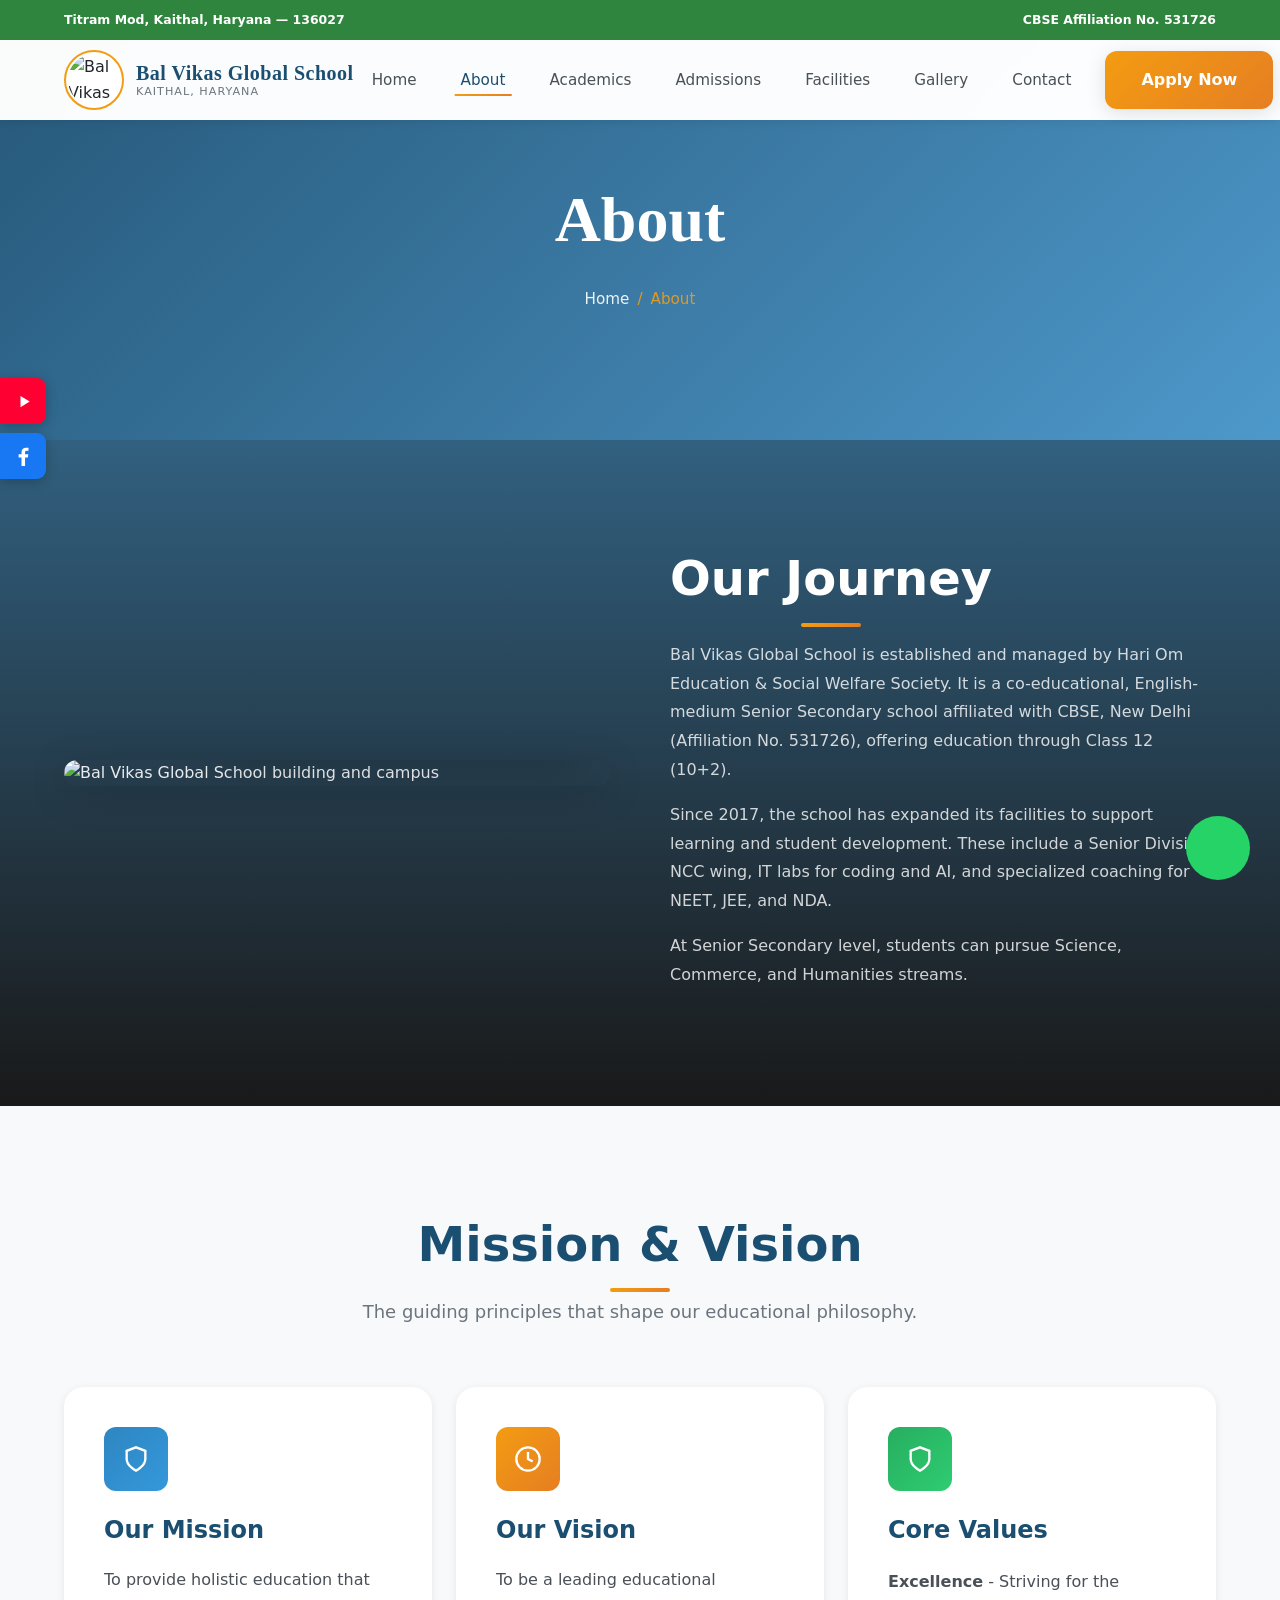
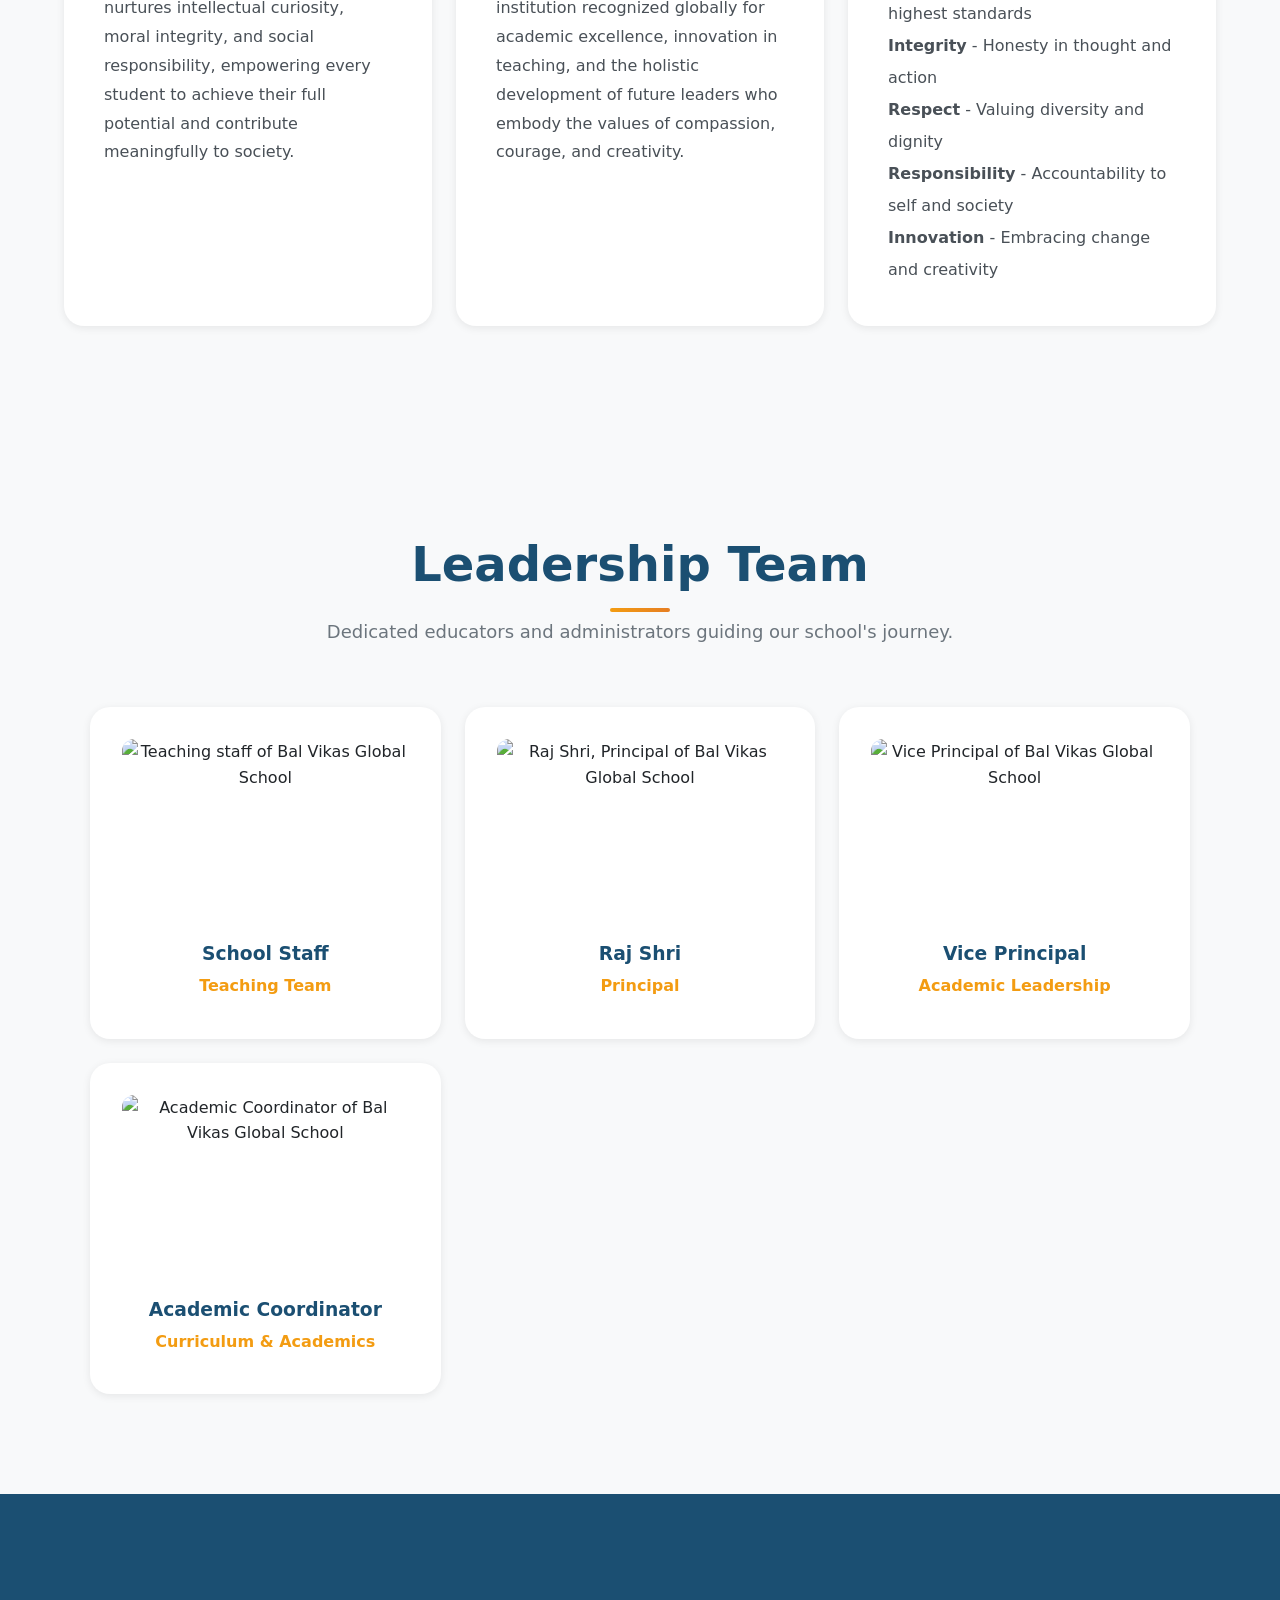
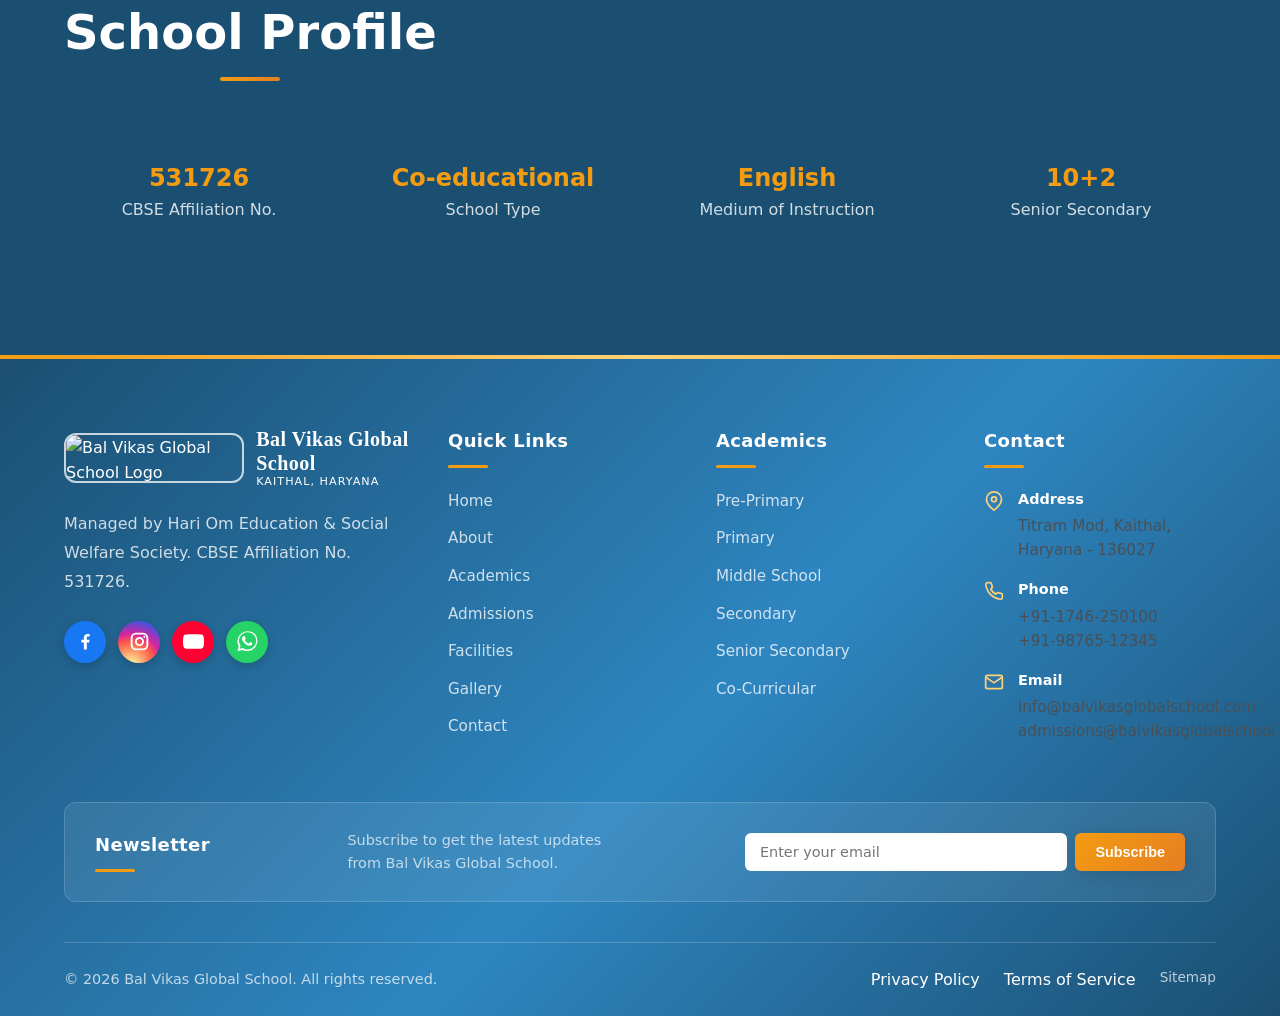
==== about.html @ d1ec2d25 "Refresh website asset cache versions" ====
<!DOCTYPE html>
<html lang="en-IN">
<head>
  <meta charset="UTF-8">
  <meta name="viewport" content="width=device-width, initial-scale=1.0">
  <meta name="theme-color" content="#1B4F72">
  <meta property="og:type" content="website">
  <meta property="og:site_name" content="Bal Vikas Global School">
  <meta property="og:url" content="https://bvgs.onrender.com/about.html">
  <meta property="og:image" content="https://bvgs.onrender.com/images/picture7.webp">
  <meta name="robots" content="index, follow, max-image-preview:large">
  <meta property="og:title" content="About Bal Vikas Global School | Our Mission & Vision, Kaithal">
  <meta property="og:description" content="Learn about Bal Vikas Global School in Kaithal, Haryana, managed by Hari Om Education & Social Welfare Society. Discover our mission, vision and school profile.">
  <meta name="twitter:card" content="summary_large_image">
  <meta name="twitter:image" content="https://bvgs.onrender.com/images/picture7.webp">
  <meta name="twitter:title" content="About Bal Vikas Global School | Our Mission & Vision, Kaithal">
  <meta name="twitter:description" content="Learn about Bal Vikas Global School in Kaithal, Haryana, managed by Hari Om Education & Social Welfare Society. Discover our mission, vision and school profile.">

  <meta name="description" content="Learn about Bal Vikas Global School in Kaithal, Haryana, managed by Hari Om Education & Social Welfare Society. Discover our mission, vision and school profile.">
  <title>About Bal Vikas Global School | Our Mission & Vision, Kaithal</title>
  <link rel="canonical" href="https://bvgs.onrender.com/about.html">
  <link rel="icon" type="image/webp" href="images/bal-vikas-logo.webp">
  <link rel="stylesheet" href="css/style.css?v=20261116-2">
<script type="application/ld+json">
{
  "@context": "https://schema.org",
  "@type": "EducationalOrganization",
  "url": "https://bvgs.onrender.com/",
  "logo": "https://bvgs.onrender.com/images/bal-vikas-logo.webp",
  "sameAs": [
    "${profiles.facebook}",
    "${profiles.instagram}",
    "${profiles.youtube}"
  ],
  "name": "Bal Vikas Global School",
  "description": "Co-educational, English-medium CBSE senior secondary school in Kaithal, Haryana.",
  "address": {
    "@type": "PostalAddress",
    "streetAddress": "Titram Mod",
    "addressLocality": "Kaithal",
    "addressRegion": "Haryana",
    "postalCode": "136027",
    "addressCountry": "IN"
  },
  "telephone": "+91-1746-250100",
  "email": "info@balvikasglobalschool.com",
  "identifier": "CBSE Affiliation No. 531726"
}
</script>
</head>
<body>
  <div class="site-topbar">
    <div class="container site-topbar-content">
      <span>Titram Mod, Kaithal, Haryana — 136027</span>
      <span>CBSE Affiliation No. 531726</span>
    </div>
  </div>
  <header class="header">
    <nav class="navbar container">
      <a href="index.html" class="logo" aria-label="Bal Vikas Global School Home">
        <img src="images/bal-vikas-logo.webp" alt="Bal Vikas Global School Logo" class="logo-img">
        <div class="logo-text">
          <span class="logo-name">Bal Vikas Global School</span>
          <span class="logo-tagline">Kaithal, Haryana</span>
        </div>
      </a>
      <ul class="nav-menu" id="nav-menu" role="menubar">
        <li role="none"><a href="index.html" class="nav-link" role="menuitem">Home</a></li>
        <li role="none"><a href="about.html" class="nav-link active" role="menuitem">About</a></li>
        <li role="none"><a href="academics.html" class="nav-link" role="menuitem">Academics</a></li>
        <li role="none"><a href="admissions.html" class="nav-link" role="menuitem">Admissions</a></li>
        <li role="none"><a href="facilities.html" class="nav-link" role="menuitem">Facilities</a></li>
        <li role="none"><a href="gallery.html" class="nav-link" role="menuitem">Gallery</a></li>
        <li role="none"><a href="contact.html" class="nav-link" role="menuitem">Contact</a></li>
        <li class="nav-cta" role="none"><a href="admissions.html" class="btn btn-primary">Apply Now</a></li>
      </ul>
      <button class="mobile-menu-btn" aria-label="Toggle menu" aria-expanded="false" aria-controls="nav-menu">
        <span></span>
        <span></span>
        <span></span>
      </button>
    </nav>
  </header>

  <main>
    <section class="page-header" aria-labelledby="page-title">
      <div class="page-header-bg">
        <img src="images/picture7.webp" alt="Bal Vikas Global School building and campus" loading="eager">
      </div>
      <div class="page-header-overlay"></div>
      <div class="page-header-content container">
        <h1 id="page-title" class="page-header-title">About</h1>
        <nav class="page-header-breadcrumb" aria-label="Breadcrumb">
          <a href="index.html">Home</a>
          <span>/</span>
          <span>About</span>
        </nav>
      </div>
    </section>

    <section class="section" aria-labelledby="history-title" style="background: linear-gradient(rgba(27,79,114,0.9), rgba(0,0,0,0.9)); color: rgba(255,255,255,0.9);">
      <div class="container">
        <div class="about-content">
          <div class="about-image">
            <img src="images/picture7.webp" alt="Bal Vikas Global School building and campus" loading="lazy">
            <div class="about-experience">
              <div class="experience-number">Since 2017</div>
              <div class="experience-text">Infrastructure Expansion</div>
            </div>
          </div>
          <div class="about-text">
            <h2 id="history-title" class="section-title" style="color: white; text-align: left; margin-bottom: 24px;">Our Journey</h2>
            <p style="color: rgba(255,255,255,0.8);">Bal Vikas Global School is established and managed by Hari Om Education & Social Welfare Society. It is a co-educational, English-medium Senior Secondary school affiliated with CBSE, New Delhi (Affiliation No. 531726), offering education through Class 12 (10+2).</p>
            <p style="color: rgba(255,255,255,0.8);">Since 2017, the school has expanded its facilities to support learning and student development. These include a Senior Division NCC wing, IT labs for coding and AI, and specialized coaching for NEET, JEE, and NDA.</p>
            <p style="color: rgba(255,255,255,0.8);">At Senior Secondary level, students can pursue Science, Commerce, and Humanities streams.</p>
          </div>
        </div>
      </div>
    </section>

    <section class="section" style="background: var(--light-gray);" aria-labelledby="mission-title">
      <div class="container">
        <div class="section-header">
          <h2 id="mission-title" class="section-title">Mission & Vision</h2>
          <p class="section-subtitle">The guiding principles that shape our educational philosophy.</p>
        </div>
        <div style="display: grid; grid-template-columns: repeat(auto-fit, minmax(300px, 1fr)); gap: 24px;">
          <article style="background: var(--white); padding: 40px; border-radius: var(--radius-lg); box-shadow: var(--shadow-sm);">
            <div style="width: 64px; height: 64px; background: linear-gradient(135deg, var(--primary), var(--primary-light)); border-radius: var(--radius-md); display: flex; align-items: center; justify-content: center; color: var(--white); font-size: 1.5rem; margin-bottom: 20px;">
              <svg width="28" height="28" viewBox="0 0 24 24" fill="none" stroke="currentColor" stroke-width="2"><path d="M12 22s8-4 8-10V5l-8-3-8 3v7c0 6 8 10 8 10z"/></svg>
            </div>
            <h3 style="font-size: 1.5rem; color: var(--primary-dark); margin-bottom: 16px;">Our Mission</h3>
            <p style="color: var(--text-medium); line-height: 1.8;">To provide holistic education that nurtures intellectual curiosity, moral integrity, and social responsibility, empowering every student to achieve their full potential and contribute meaningfully to society.</p>
          </article>
          <article style="background: var(--white); padding: 40px; border-radius: var(--radius-lg); box-shadow: var(--shadow-sm);">
            <div style="width: 64px; height: 64px; background: linear-gradient(135deg, var(--accent), var(--accent-dark)); border-radius: var(--radius-md); display: flex; align-items: center; justify-content: center; color: var(--white); font-size: 1.5rem; margin-bottom: 20px;">
              <svg width="28" height="28" viewBox="0 0 24 24" fill="none" stroke="currentColor" stroke-width="2"><circle cx="12" cy="12" r="10"/><path d="M12 6v6l4 2"/></svg>
            </div>
            <h3 style="font-size: 1.5rem; color: var(--primary-dark); margin-bottom: 16px;">Our Vision</h3>
            <p style="color: var(--text-medium); line-height: 1.8;">To be a leading educational institution recognized globally for academic excellence, innovation in teaching, and the holistic development of future leaders who embody the values of compassion, courage, and creativity.</p>
          </article>
          <article style="background: var(--white); padding: 40px; border-radius: var(--radius-lg); box-shadow: var(--shadow-sm);">
            <div style="width: 64px; height: 64px; background: linear-gradient(135deg, #27AE60, #2ECC71); border-radius: var(--radius-md); display: flex; align-items: center; justify-content: center; color: var(--white); font-size: 1.5rem; margin-bottom: 20px;">
              <svg width="28" height="28" viewBox="0 0 24 24" fill="none" stroke="currentColor" stroke-width="2"><path d="M12 22s8-4 8-10V5l-8-3-8 3v7c0 6 8 10 8 10z"/></svg>
            </div>
            <h3 style="font-size: 1.5rem; color: var(--primary-dark); margin-bottom: 16px;">Core Values</h3>
            <ul style="color: var(--text-medium); line-height: 2; list-style: none;">
              <li><strong>Excellence</strong> - Striving for the highest standards</li>
              <li><strong>Integrity</strong> - Honesty in thought and action</li>
              <li><strong>Respect</strong> - Valuing diversity and dignity</li>
              <li><strong>Responsibility</strong> - Accountability to self and society</li>
              <li><strong>Innovation</strong> - Embracing change and creativity</li>
            </ul>
          </article>
        </div>
      </div>
    </section>

    <section class="section leadership-section" aria-labelledby="leadership-title">
      <div class="container">
        <div class="section-header">
          <h2 id="leadership-title" class="section-title">Leadership Team</h2>
          <p class="section-subtitle">Dedicated educators and administrators guiding our school's journey.</p>
        </div>
        <div class="leadership-grid">
          <article class="leadership-card">
            <img class="staff-photo" src="images/gallery/picture3.webp" alt="Teaching staff of Bal Vikas Global School" loading="lazy">
            <h3>School Staff</h3>
            <p class="leadership-role">Teaching Team</p>
          </article>
          <article class="leadership-card">
            <img class="principal-photo" src="images/images%20%288.webp" alt="Raj Shri, Principal of Bal Vikas Global School" loading="lazy">
            <h3>Raj Shri</h3>
            <p class="leadership-role">Principal</p>
          </article>
          <article class="leadership-card">
            <img class="staff-photo" src="images/gallery/picture2.webp" alt="Vice Principal of Bal Vikas Global School" loading="lazy">
            <h3>Vice Principal</h3>
            <p class="leadership-role">Academic Leadership</p>
          </article>
          <article class="leadership-card">
            <img class="staff-photo" src="images/gallery/picture4.webp" alt="Academic Coordinator of Bal Vikas Global School" loading="lazy">
            <h3>Academic Coordinator</h3>
            <p class="leadership-role">Curriculum & Academics</p>
          </article>
        </div>
      </div>
    </section>

    <section class="section" style="background: var(--primary-dark); color: var(--white);" aria-labelledby="achievements-title">
      <div class="container">
        <h2 id="achievements-title" class="section-title" style="color: var(--white); text-align: center;">School Profile</h2>
        <div style="display: grid; grid-template-columns: repeat(auto-fit, minmax(200px, 1fr)); gap: 24px; margin-top: 40px;">
          <div style="text-align: center; padding: 32px;">
            <div style="font-size: 1.5rem; font-weight: 700; color: var(--accent);">531726</div>
            <div style="color: rgba(255,255,255,0.8);">CBSE Affiliation No.</div>
          </div>
          <div style="text-align: center; padding: 32px;">
            <div style="font-size: 1.5rem; font-weight: 700; color: var(--accent);">Co-educational</div>
            <div style="color: rgba(255,255,255,0.8);">School Type</div>
          </div>
          <div style="text-align: center; padding: 32px;">
            <div style="font-size: 1.5rem; font-weight: 700; color: var(--accent);">English</div>
            <div style="color: rgba(255,255,255,0.8);">Medium of Instruction</div>
          </div>
          <div style="text-align: center; padding: 32px;">
            <div style="font-size: 1.5rem; font-weight: 700; color: var(--accent);">10+2</div>
            <div style="color: rgba(255,255,255,0.8);">Senior Secondary</div>
          </div>
        </div>
      </div>
    </section>
  </main>

  <footer class="footer" role="contentinfo">
    <div class="container">
      <div class="footer-grid">
        <div class="footer-about">
          <a href="index.html" class="logo" aria-label="Bal Vikas Global School Home">
            <img src="images/bal-vikas-logo.webp" alt="Bal Vikas Global School Logo" class="logo-img">
            <div class="logo-text">
              <span class="logo-name">Bal Vikas Global School</span>
              <span class="logo-tagline">Kaithal, Haryana</span>
            </div>
          </a>
          <p>Managed by Hari Om Education & Social Welfare Society. CBSE Affiliation No. 531726.</p>
          <div class="footer-social">
            <a href="https://www.facebook.com/balvikasglobalschoolkaithal/" class="social-link social-facebook" aria-label="Facebook" rel="noopener noreferrer"><svg class="brand-icon" viewBox="0 0 24 24" aria-hidden="true"><path fill="currentColor" d="M13.5 21v-8h2.7l.4-3.1h-3.1v-2c0-.9.3-1.5 1.6-1.5h1.7V3.6c-.3 0-1.3-.1-2.5-.1-2.5 0-4.2 1.5-4.2 4.3v2.1H7.3V13h2.8v8h3.4z"/></svg><span class="sr-only">Visit Bal Vikas Global School on Facebook</span></a>
            <a href="https://www.instagram.com/balvikaskaithal_/" target="_blank" rel="noopener noreferrer" class="social-link social-instagram" aria-label="Instagram"><svg class="brand-icon" viewBox="0 0 24 24" aria-hidden="true"><rect x="3" y="3" width="18" height="18" rx="5" fill="none" stroke="currentColor" stroke-width="2.2"/><circle cx="12" cy="12" r="4.1" fill="none" stroke="currentColor" stroke-width="2.2"/><circle cx="17.6" cy="6.7" r="1.3" fill="currentColor"/></svg><span class="sr-only">Visit Bal Vikas Global School on Instagram</span></a>
            <a href="https://www.youtube.com/@balvikasglobalschool" target="_blank" rel="noopener noreferrer" class="social-link social-youtube" aria-label="YouTube"><svg class="brand-icon" viewBox="0 0 24 24" aria-hidden="true"><path fill="currentColor" d="M23.5 6.2a3 3 0 0 0-2.1-2.1C19.5 3.6 12 3.6 12 3.6s-7.5 0-9.4.5A3 3 0 0 0 .5 6.2 31 31 0 0 0 0 12a31 31 0 0 0 .5 5.8 3 3 0 0 0 2.1 2.1c1.9.5 9.4.5 9.4.5s7.5 0 9.4-.5a3 3 0 0 0 2.1-2.1A31 31 0 0 0 24 12a31 31 0 0 0-.5-5.8Z"/><path fill="#fff" d="m9.6 15.6 6.3-3.6-6.3-3.6z"/></svg><span class="sr-only">Visit Bal Vikas Global School on YouTube</span></a>
            <a href="https://wa.me/919310726000" class="social-link social-whatsapp" aria-label="WhatsApp"><svg class="brand-icon" viewBox="0 0 24 24" aria-hidden="true"><path fill="currentColor" d="M20.5 3.5A11.8 11.8 0 0 0 2 17.7L.5 23.2l5.7-1.5A11.8 11.8 0 0 0 20.5 3.5ZM12 21a9.8 9.8 0 0 1-5-1.4l-.4-.2-3.4.9.9-3.3-.2-.4A9.8 9.8 0 1 1 12 21Zm5.4-7.3c-.3-.2-1.7-.9-2-.9s-.5-.2-.7.2-.8.9-1 1.1-.4.2-.7.1a8 8 0 0 1-2.4-1.5 9 9 0 0 1-1.6-2c-.2-.3 0-.5.1-.6l.5-.6c.2-.2.2-.4.3-.6s0-.4 0-.6-.7-1.6-.9-2.1c-.2-.5-.5-.4-.7-.4h-.6c-.2 0-.6.1-.9.4s-1.1 1.1-1.1 2.6 1.1 3 1.3 3.2a12.2 12.2 0 0 0 4.7 4.2c.7.3 1.2.5 1.7.6.7.2 1.3.2 1.8.1.6-.1 1.7-.7 2-1.4s.3-1.3.2-1.4-.2-.2-.5-.4Z"/></svg><span class="sr-only">Contact Bal Vikas Global School on WhatsApp</span></a>
          </div>
        </div>
        <div>
          <h3 class="footer-title">Quick Links</h3>
          <ul class="footer-links">
            <li><a href="index.html">Home</a></li>
            <li><a href="about.html">About</a></li>
            <li><a href="academics.html">Academics</a></li>
            <li><a href="admissions.html">Admissions</a></li>
            <li><a href="facilities.html">Facilities</a></li>
            <li><a href="gallery.html">Gallery</a></li>
            <li><a href="contact.html">Contact</a></li>
          </ul>
        </div>
        <div>
          <h3 class="footer-title">Academics</h3>
          <ul class="footer-links">
            <li><a href="academics.html#preprimary">Pre-Primary</a></li>
            <li><a href="academics.html#primary">Primary</a></li>
            <li><a href="academics.html#middle">Middle School</a></li>
            <li><a href="academics.html#secondary">Secondary</a></li>
            <li><a href="academics.html#senior">Senior Secondary</a></li>
            <li><a href="academics.html#cocurricular">Co-Curricular</a></li>
          </ul>
        </div>
        <div>
          <h3 class="footer-title">Contact</h3>
          <ul class="footer-contact">
            <li>
              <svg width="20" height="20" viewBox="0 0 24 24" fill="none" stroke="currentColor" stroke-width="2"><path d="M21 10c0 7-9 13-9 13s-9-6-9-13a9 9 0 0 1 18 0z"/><circle cx="12" cy="10" r="3"/></svg>
              <div class="contact-text">
                <h4>Address</h4>
                <p>Titram Mod, Kaithal, Haryana - 136027</p>
              </div>
            </li>
            <li>
              <svg width="20" height="20" viewBox="0 0 24 24" fill="none" stroke="currentColor" stroke-width="2"><path d="M22 16.92v3a2 2 0 0 1-2.18 2 19.79 19.79 0 0 1-8.63-3.07 19.5 19.5 0 0 1-6-6 19.79 19.79 0 0 1-3.07-8.67A2 2 0 0 1 4.11 2h3a2 2 0 0 1 2 1.72 12.84 12.84 0 0 0 .7 2.81 2 2 0 0 1-.45 2.11L8.09 9.91a16 16 0 0 0 6 6l1.27-1.27a2 2 0 0 1 2.11-.45 12.84 12.84 0 0 0 2.81.7A2 2 0 0 1 22 16.92z"/></svg>
              <div class="contact-text">
                <h4>Phone</h4>
                <p>+91-1746-250100<br>+91-98765-12345</p>
              </div>
            </li>
            <li>
              <svg width="20" height="20" viewBox="0 0 24 24" fill="none" stroke="currentColor" stroke-width="2"><path d="M4 4h16c1.1 0 2 .9 2 2v12c0 1.1-.9 2-2 2H4c-1.1 0-2-.9-2-2V6c0-1.1.9-2 2-2z"/><polyline points="22,6 12,13 2,6"/></svg>
              <div class="contact-text">
                <h4>Email</h4>
                <p>info@balvikasglobalschool.com<br>admissions@balvikasglobalschool.com</p>
              </div>
            </li>
          </ul>
        </div>
      </div>
      <div class="footer-newsletter">
        <h3 class="footer-title">Newsletter</h3>
        <p style="color: rgba(255,255,255,0.7); font-size: 0.9rem; margin-bottom: 16px; max-width: 260px;">Subscribe to get the latest updates from Bal Vikas Global School.</p>
        <form class="footer-newsletter-form">
          <input type="email" placeholder="Enter your email" class="footer-newsletter-input" required>
          <button type="submit" class="btn btn-primary footer-newsletter-btn">Subscribe</button>
        </form>
      </div>
      <div class="footer-bottom">
        <p>&copy; 2026 Bal Vikas Global School. All rights reserved.</p>
        <div class="footer-bottom-links">
          <span>Privacy Policy</span>
          <span>Terms of Service</span>
          <a href="sitemap.xml">Sitemap</a>
        </div>
      </div>
    </div>
  </footer>

  <a href="https://wa.me/919310726000?text=Welcome%20to%20Bal%20Vikas%20Global%20School!%20How%20can%20we%20help%20you%20today%3F" class="whatsapp-float" target="_blank" rel="noopener noreferrer" aria-label="Chat on WhatsApp">
    <img class="whatsapp-btn" src="images/images%20100.webp" alt="">
    <span class="whatsapp-tooltip">Chat on WhatsApp</span>
  </a>

  <script src="js/main.js?v=20261116-2"></script>
  <link rel="stylesheet" href="css/chatbot.css">
  <script src="js/chatbot.js"></script>
</body>
</html>
---- css/style.css ----
:root {
  --primary-dark: #1B4F72;
  --primary: #2E86C1;
  --primary-light: #3498DB;
  --accent: #F39C12;
  --accent-dark: #E67E22;
  --white: #FFFFFF;
  --light-gray: #F8F9FA;
  --medium-gray: #E9ECEF;
  --dark-gray: #6C757D;
  --text-dark: #212529;
  --text-medium: #495057;
  --shadow-sm: 0 2px 8px rgba(0,0,0,0.08);
  --shadow-md: 0 4px 20px rgba(0,0,0,0.12);
  --shadow-lg: 0 8px 40px rgba(0,0,0,0.16);
  --transition: all 0.3s ease;
  --radius-sm: 6px;
  --radius-md: 12px;
  --radius-lg: 20px;
  --container-width: 1200px;
  --header-height: 80px;
}

* {
  margin: 0;
  padding: 0;
  box-sizing: border-box;
}

html {
  scroll-behavior: smooth;
  font-size: 16px;
}

body {
  font-family: 'Segoe UI', system-ui, -apple-system, sans-serif;
  line-height: 1.6;
  color: var(--text-dark);
  background-color: var(--white);
  overflow-x: hidden;
}

img {
  max-width: 100%;
  height: auto;
  display: block;
}

a {
  text-decoration: none;
  color: inherit;
  transition: var(--transition);
}

ul {
  list-style: none;
}

.container {
  width: 100%;
  max-width: var(--container-width);
  margin: 0 auto;
  padding: 0 24px;
}

.section {
  padding: 100px 0;
}

.section-header {
  text-align: center;
  margin-bottom: 60px;
}

.section-title {
  font-size: clamp(2rem, 5vw, 3rem);
  font-weight: 700;
  color: var(--primary-dark);
  margin-bottom: 16px;
  position: relative;
  display: inline-block;
}

.section-title::after {
  content: '';
  position: absolute;
  bottom: -10px;
  left: 50%;
  transform: translateX(-50%);
  width: 60px;
  height: 4px;
  background: linear-gradient(90deg, var(--accent), var(--accent-dark));
  border-radius: 2px;
}

.section-subtitle {
  font-size: 1.125rem;
  color: var(--dark-gray);
  max-width: 700px;
  margin: 0 auto;
}

.btn {
  display: inline-flex;
  align-items: center;
  justify-content: center;
  gap: 10px;
  padding: 16px 36px;
  font-size: 1rem;
  font-weight: 600;
  border-radius: var(--radius-md);
  border: none;
  cursor: pointer;
  transition: var(--transition);
  white-space: nowrap;
}

.btn-primary {
  background: linear-gradient(135deg, var(--accent), var(--accent-dark));
  color: var(--white);
  box-shadow: var(--shadow-md);
}

.btn-primary:hover {
  transform: translateY(-3px);
  box-shadow: var(--shadow-lg);
}

.btn-secondary {
  background: transparent;
  color: var(--primary-dark);
  border: 2px solid var(--primary-dark);
}

.btn-secondary:hover {
  background: var(--primary-dark);
  color: var(--white);
}

.btn-white {
  background: var(--white);
  color: var(--primary-dark);
}

.btn-white:hover {
  background: var(--light-gray);
  transform: translateY(-3px);
  box-shadow: var(--shadow-lg);
}

.header {
  position: fixed;
  top: 40px;
  left: 0;
  right: 0;
  height: var(--header-height);
  background: rgba(255,255,255,0.98);
  backdrop-filter: blur(10px);
  box-shadow: var(--shadow-sm);
  z-index: 1000;
  transition: var(--transition);
}

.header.scrolled {
  top: 0;
  box-shadow: var(--shadow-md);
}

.site-topbar {
  position: relative;
  z-index: 1001;
  min-height: 40px;
  background: #2f853d;
  color: var(--white);
  font-size: 0.78rem;
  font-weight: 600;
}

.site-topbar-content {
  display: flex;
  align-items: center;
  justify-content: space-between;
  min-height: 40px;
}

.navbar {
  display: flex;
  align-items: center;
  justify-content: space-between;
  height: 100%;
}

.logo {
  display: flex;
  align-items: center;
  gap: 12px;
  flex-shrink: 0;
}

.navbar .logo-img {
  width: 60px;
  height: 60px;
  object-fit: contain;
  flex-shrink: 0;
  padding: 2px;
  background: var(--white);
  border: 2px solid var(--accent);
  border-radius: 50%;
}

.logo-text {
  display: flex;
  flex-direction: column;
  line-height: 1.2;
}

.logo-name {
  font-family: 'Georgia', serif;
  font-size: 1.25rem;
  font-weight: 700;
  color: var(--primary-dark);
  letter-spacing: 0.5px;
}

.logo-tagline {
  font-size: 0.7rem;
  color: var(--dark-gray);
  letter-spacing: 1px;
  text-transform: uppercase;
}

.nav-menu {
  display: flex;
  align-items: center;
  gap: 8px;
}

.nav-link {
  display: flex;
  align-items: center;
  padding: 10px 18px;
  font-size: 0.95rem;
  font-weight: 500;
  color: var(--text-medium);
  border-radius: var(--radius-sm);
  transition: var(--transition);
  position: relative;
}

.nav-link::after {
  content: '';
  position: absolute;
  bottom: 6px;
  left: 50%;
  width: 0;
  height: 2px;
  background: linear-gradient(90deg, var(--accent), var(--accent-dark));
  transition: var(--transition);
  transform: translateX(-50%);
}

.nav-link:hover,
.nav-link.active {
  color: var(--primary-dark);
}

.nav-link:hover::after,
.nav-link.active::after {
  width: 70%;
}

.nav-cta {
  margin-left: 8px;
}

.mobile-menu-btn {
  display: none;
  flex-direction: column;
  justify-content: space-between;
  width: 28px;
  height: 20px;
  background: none;
  border: none;
  cursor: pointer;
  padding: 0;
  z-index: 1001;
}

.mobile-menu-btn span {
  display: block;
  width: 100%;
  height: 3px;
  background: var(--primary-dark);
  border-radius: 3px;
  transition: var(--transition);
}

.mobile-menu-btn.active span:nth-child(1) {
  transform: translateY(8.5px) rotate(45deg);
}

.mobile-menu-btn.active span:nth-child(2) {
  opacity: 0;
}

.mobile-menu-btn.active span:nth-child(3) {
  transform: translateY(-8.5px) rotate(-45deg);
}

.hero {
  position: relative;
  min-height: 100vh;
  min-height: 100svh;
  display: flex;
  align-items: center;
  padding: calc(var(--header-height) + 40px) 24px 60px;
  overflow: hidden;
  background: var(--primary-dark);
}

.hero-bg {
  position: absolute;
  inset: 0;
  z-index: 0;
}

.hero-bg img {
  display: block;
  width: 100%;
  height: 100%;
  object-fit: cover;
  object-position: center;
}

.hero-overlay {
  position: absolute;
  inset: 0;
  background: linear-gradient(135deg, rgba(13, 45, 68, 0.78), rgba(27, 79, 114, 0.58));
  z-index: 1;
}

.hero-content {
  position: relative;
  z-index: 2;
  width: 100%;
  color: var(--white);
  text-align: center;
  padding: 40px 0;
}

.hero-copy {
  max-width: 850px;
  margin: 0 auto;
}

.hero-badge {
  display: inline-flex;
  align-items: center;
  gap: 8px;
  padding: 8px 18px;
  background: rgba(255,255,255,0.14);
  color: var(--white);
  backdrop-filter: blur(8px);
  border-radius: 50px;
  font-size: 0.82rem;
  font-weight: 500;
  margin-bottom: 18px;
  border: 1px solid rgba(255,255,255,0.3);
  animation: fadeInUp 0.8s ease;
}

.hero-title {
  font-family: 'Georgia', serif;
  font-size: clamp(2.5rem, 6vw, 4.5rem);
  font-weight: 700;
  line-height: 1.2;
  max-width: 850px;
  color: var(--white);
  margin-bottom: 16px;
  animation: fadeInUp 0.8s ease 0.1s both;
}

.hero-title span {
  color: var(--accent);
}

.hero-tagline {
  font-size: clamp(1.125rem, 2.5vw, 1.5rem);
  font-weight: 400;
  color: rgba(255,255,255,0.92);
  max-width: 700px;
  margin: 0 auto 40px;
  animation: fadeInUp 0.8s ease 0.2s both;
}

.hero-buttons {
  display: flex;
  gap: 16px;
  justify-content: center;
  flex-wrap: wrap;
  animation: fadeInUp 0.8s ease 0.3s both;
}

.hero-buttons .btn-white {
  color: var(--primary-dark);
}

.hero-building-featured {
  position: absolute;
  bottom: 30px;
  left: 50%;
  transform: translateX(-50%);
  width: 220px;
  height: 220px;
  border-radius: 50%;
  overflow: hidden;
  border: 4px solid var(--white);
  box-shadow: 0 12px 40px rgba(0,0,0,0.3);
  animation: fadeInUp 0.8s ease 0.4s both;
}

.hero-building-featured img {
  width: 100%;
  height: 100%;
  object-fit: cover;
}

.home-page .header {
  top: 40px;
  background: transparent;
  box-shadow: none;
  backdrop-filter: none;
}

.home-page .header.scrolled {
  top: 0;
  background: rgba(255,255,255,0.98);
  box-shadow: var(--shadow-md);
  backdrop-filter: blur(10px);
}

.home-page .logo-name,
.home-page .logo-tagline,
.home-page .nav-link {
  color: var(--white);
}

.home-page .navbar .logo-img {
  border-color: rgba(255,255,255,0.75);
}

.home-page .nav-link:hover,
.home-page .nav-link.active {
  color: #a6d8a8;
}

.home-page .nav-link::after {
  background: #a6d8a8;
}

.home-page .nav-cta .btn-primary {
  background: #2f853d;
  box-shadow: none;
}

.home-page .mobile-menu-btn span {
  background: var(--white);
}

.home-page .header.scrolled .logo-name,
.home-page .header.scrolled .logo-tagline,
.home-page .header.scrolled .nav-link {
  color: var(--primary-dark);
}

.home-page .header.scrolled .nav-link:hover,
.home-page .header.scrolled .nav-link.active {
  color: #2f853d;
}

.home-page .header.scrolled .nav-link::after {
  background: #2f853d;
}

.home-page .header.scrolled .mobile-menu-btn span {
  background: var(--primary-dark);
}

.home-page .hero {
  min-height: calc(100vh - 40px);
  min-height: calc(100svh - 40px);
  padding: calc(var(--header-height) + 32px) 24px 110px;
}

.home-page .hero-overlay {
  background: linear-gradient(90deg, rgba(10, 35, 22, 0.78), rgba(20, 45, 28, 0.48));
}

.home-page .hero-content {
  text-align: left;
}

.home-page .hero-copy {
  max-width: 650px;
  margin: 0;
}

.home-page .hero-badge {
  display: block;
  padding: 0;
  margin-bottom: 14px;
  background: transparent;
  border: 0;
  border-radius: 0;
  color: rgba(255,255,255,0.82);
  font-size: 0.82rem;
  font-weight: 700;
  letter-spacing: 0.16em;
  text-transform: uppercase;
  backdrop-filter: none;
}

.home-page .hero-badge span {
  color: #a6d8a8;
}

.home-page .hero-title {
  font-size: clamp(3rem, 6vw, 4.7rem);
  line-height: 1.04;
  margin-bottom: 20px;
}

.home-page .hero-tagline {
  max-width: 600px;
  margin: 0 0 30px;
  color: rgba(255,255,255,0.88);
  font-size: clamp(1rem, 1.5vw, 1.2rem);
}

.home-page .hero-buttons {
  justify-content: flex-start;
}

.home-page .hero-buttons .btn-primary {
  background: #a6d8a8;
  color: #174a24;
  box-shadow: none;
}

.home-page .hero-buttons .btn-white {
  background: rgba(255,255,255,0.1);
  border: 1px solid rgba(255,255,255,0.5);
  color: var(--white);
}

.home-page .stats {
  position: relative;
  z-index: 3;
  margin-top: -80px;
  padding: 0 0 60px;
  background: transparent;
  border: 0;
}

.home-page .stats .container {
  max-width: 1152px;
}

.home-page .stats-grid {
  grid-template-columns: repeat(4, minmax(0, 1fr));
  gap: 0;
  overflow: hidden;
  background: var(--white);
  border: 1px solid #e3eee4;
  border-radius: 16px;
  box-shadow: 0 16px 45px rgba(20, 53, 27, 0.13);
}

.home-page .stat-card {
  padding: 30px 20px 26px;
  background: var(--white);
  border-right: 1px solid #dce9dd;
  border-radius: 0;
}

.home-page .stat-card:last-child {
  border-right: 0;
}

.home-page .stat-icon {
  display: none;
}

.home-page .stat-number {
  color: #2f853d;
  font-family: Georgia, serif;
  font-size: clamp(1.7rem, 3.2vw, 2.7rem);
}

.home-page .stat-label {
  color: #5d715f;
  font-size: 0.9rem;
}

@keyframes fadeInUp {
  from {
    opacity: 0;
    transform: translateY(30px);
  }
  to {
    opacity: 1;
    transform: translateY(0);
  }
}

.stats {
  padding: 60px 0;
  background: var(--light-gray);
  border-top: 1px solid var(--medium-gray);
}

.stats-grid {
  display: grid;
  grid-template-columns: repeat(4, 1fr);
  gap: 24px;
}

.stat-card {
  text-align: center;
  padding: 32px 24px;
  background: var(--light-gray);
  border-radius: var(--radius-md);
  transition: var(--transition);
}

.stat-card:hover {
  transform: translateY(-5px);
  box-shadow: var(--shadow-lg);
}

.stat-icon {
  width: 64px;
  height: 64px;
  margin: 0 auto 16px;
  background: linear-gradient(135deg, var(--primary), var(--primary-light));
  border-radius: 50%;
  display: flex;
  align-items: center;
  justify-content: center;
  color: var(--white);
  font-size: 1.5rem;
}

.stat-number {
  font-size: 2.5rem;
  font-weight: 700;
  color: var(--primary-dark);
  line-height: 1;
  margin-bottom: 8px;
}

.stat-label {
  font-size: 0.95rem;
  color: var(--dark-gray);
  font-weight: 500;
}

.about {
  background: var(--white);
}

.about-content {
  display: grid;
  grid-template-columns: 1fr 1fr;
  gap: 60px;
  align-items: center;
}

.about-image {
  position: relative;
  border-radius: var(--radius-lg);
  overflow: hidden;
  box-shadow: var(--shadow-lg);
}

.about-image img {
  width: 100%;
  height: auto;
  transition: var(--transition);
}

.about-image:hover img {
  transform: scale(1.02);
}

.about-experience {
  position: absolute;
  bottom: 30px;
  right: 30px;
  background: var(--white);
  padding: 24px 32px;
  border-radius: var(--radius-md);
  box-shadow: var(--shadow-lg);
  text-align: center;
}

.experience-number {
  font-size: 3rem;
  font-weight: 700;
  color: var(--primary-dark);
  line-height: 1;
}

.home-page .experience-number {
  font-size: 0.9rem;
}

.experience-text {
  font-size: 0.9rem;
  color: var(--dark-gray);
  margin-top: 4px;
}

.about-text h3 {
  font-size: 1.75rem;
  font-weight: 700;
  color: var(--primary-dark);
  margin-bottom: 20px;
}

.about-text p {
  color: var(--text-medium);
  margin-bottom: 16px;
  line-height: 1.8;
}

.about-features {
  display: grid;
  grid-template-columns: 1fr 1fr;
  gap: 16px;
  margin-top: 32px;
}

.feature-item {
  display: flex;
  align-items: flex-start;
  gap: 12px;
  padding: 16px;
  background: var(--light-gray);
  border-radius: var(--radius-sm);
  transition: var(--transition);
}

.feature-item:hover {
  background: var(--primary-light);
  color: var(--white);
}

.feature-item:hover .feature-icon {
  background: #e8e8e8;
  color: #111111;
}

.feature-icon {
  width: 34px;
  height: 34px;
  background: #f0f0f0;
  color: #111111;
  border-radius: var(--radius-sm);
  display: flex;
  align-items: center;
  justify-content: center;
  flex-shrink: 0;
  transition: var(--transition);
}

.feature-text h4 {
  font-size: 0.95rem;
  font-weight: 600;
  margin-bottom: 4px;
}

.feature-text p {
  font-size: 0.85rem;
  margin: 0;
}

.academics {
  background: var(--light-gray);
}

.academics-curriculum {
  background: var(--light-gray);
}

.academics-grid {
  display: grid;
  grid-template-columns: repeat(auto-fit, minmax(300px, 1fr));
  gap: 24px;
}

.academics-page .academics-grid {
  grid-template-columns: repeat(2, minmax(0, 1fr));
  align-items: stretch;
}

.academic-card {
  background: var(--white);
  border-radius: var(--radius-lg);
  overflow: hidden;
  box-shadow: var(--shadow-sm);
  transition: var(--transition);
}

.academics-page .academic-card {
  display: flex;
  flex-direction: column;
  height: 100%;
}

.academic-card:hover {
  transform: translateY(-8px);
  box-shadow: var(--shadow-lg);
}

.academic-icon {
  width: 100%;
  height: 110px;
  flex-shrink: 0;
  background: #f0f0f0;
  display: flex;
  align-items: center;
  justify-content: center;
  font-size: 1.75rem;
  color: #111111;
}

.academic-icon svg {
  width: 32px;
  height: 32px;
}

.academics-page .academic-icon.academic-photo {
  height: 220px;
  padding: 0;
  overflow: hidden;
  background: #eaf0f4;
}

.academics-page .academic-icon.academic-photo img {
  display: block;
  width: 100%;
  height: 100%;
  object-fit: cover;
  object-position: center;
  transition: transform 0.4s ease;
}

.academics-page .academic-card:hover .academic-icon.academic-photo img {
  transform: scale(1.04);
}

.academic-content {
  padding: 28px;
}

.academics-page .academic-content {
  flex: 1;
}

.academic-content h3 {
  font-size: 1.375rem;
  font-weight: 700;
  color: var(--primary-dark);
  margin-bottom: 12px;
}

.academic-content p {
  color: var(--text-medium);
  margin-bottom: 20px;
  line-height: 1.7;
}

.academics-page .academic-content > p:first-of-type {
  padding: 12px 14px;
  border-radius: var(--radius-sm);
  background: var(--light-gray);
  color: var(--primary-dark);
  font-size: 0.9rem;
}

.academic-features {
  display: flex;
  flex-direction: column;
  gap: 10px;
}

.academic-feature {
  display: flex;
  align-items: center;
  gap: 10px;
  font-size: 0.9rem;
  color: var(--dark-gray);
}

.academic-feature::before {
  content: '';
  width: 8px;
  height: 8px;
  background: var(--accent);
  border-radius: 50%;
  flex-shrink: 0;
}

.admissions {
  background: var(--white);
}

.admissions-content {
  display: grid;
  grid-template-columns: 1fr 1fr;
  gap: 60px;
  align-items: start;
}

.admissions-info h3 {
  font-size: 1.75rem;
  font-weight: 700;
  color: var(--primary-dark);
  margin-bottom: 20px;
}

.admissions-info p {
  color: var(--text-medium);
  margin-bottom: 24px;
  line-height: 1.8;
}

.admission-steps {
  display: flex;
  flex-direction: column;
  gap: 20px;
  margin-top: 32px;
}

.step {
  display: flex;
  gap: 16px;
  padding: 20px;
  background: var(--light-gray);
  border-radius: var(--radius-md);
  transition: var(--transition);
}

.step:hover {
  background: var(--primary-dark);
  color: var(--white);
}

.step:hover .step-number {
  background: var(--accent);
  color: var(--white);
}

.step-number {
  width: 44px;
  height: 44px;
  background: var(--primary-dark);
  color: var(--white);
  border-radius: 50%;
  display: flex;
  align-items: center;
  justify-content: center;
  font-weight: 700;
  font-size: 1.125rem;
  flex-shrink: 0;
  transition: var(--transition);
}

.step-content h4 {
  font-size: 1rem;
  font-weight: 600;
  margin-bottom: 4px;
}

.step-content p {
  font-size: 0.9rem;
  margin: 0;
}

.admission-form {
  background: var(--light-gray);
  padding: 40px;
  border-radius: var(--radius-lg);
  box-shadow: var(--shadow-md);
}

.form-group {
  margin-bottom: 20px;
}

.form-label {
  display: block;
  font-size: 0.9rem;
  font-weight: 500;
  color: var(--text-dark);
  margin-bottom: 8px;
}

.form-label .required {
  color: var(--accent-dark);
}

.form-input,
.form-select,
.form-textarea {
  width: 100%;
  padding: 14px 16px;
  font-size: 1rem;
  font-family: inherit;
  border: 2px solid var(--medium-gray);
  border-radius: var(--radius-sm);
  background: var(--white);
  color: var(--text-dark);
  transition: var(--transition);
}

.form-input:focus,
.form-select:focus,
.form-textarea:focus {
  outline: none;
  border-color: var(--primary);
  box-shadow: 0 0 0 3px rgba(46,134,193,0.15);
}

.form-textarea {
  min-height: 120px;
  resize: vertical;
}

.form-row {
  display: grid;
  grid-template-columns: 1fr 1fr;
  gap: 16px;
}

.form-submit {
  width: 100%;
  padding: 16px;
  font-size: 1.05rem;
  margin-top: 8px;
}

.facilities {
  background: var(--light-gray);
}

.facilities-grid {
  display: grid;
  grid-template-columns: repeat(auto-fit, minmax(280px, 1fr));
  gap: 24px;
}

.facility-card {
  background: var(--white);
  border-radius: var(--radius-lg);
  overflow: hidden;
  box-shadow: var(--shadow-sm);
  transition: var(--transition);
}

.facility-card:hover {
  transform: translateY(-8px);
  box-shadow: var(--shadow-lg);
}

.facility-image {
  height: 200px;
  background: linear-gradient(135deg, var(--primary), var(--primary-light));
  display: flex;
  align-items: center;
  justify-content: center;
  font-size: 2.5rem;
  color: var(--white);
}

.facility-image:not(.facility-image-photo) {
  background: #f0f0f0;
  color: #111111;
}

.facility-image:not(.facility-image-photo) svg {
  width: 32px;
  height: 32px;
}

.facility-image-photo {
  overflow: hidden;
}

.facility-image-photo img {
  width: 100%;
  height: 100%;
  object-fit: cover;
  object-position: center 52%;
}

.facility-content {
  padding: 24px;
}

.facility-content h3 {
  font-size: 1.25rem;
  font-weight: 700;
  color: var(--primary-dark);
  margin-bottom: 12px;
}

.facility-content p {
  color: var(--text-medium);
  line-height: 1.7;
}

.gallery-grid-small {
  display: grid;
  grid-template-columns: repeat(auto-fit, minmax(260px, 1fr));
  gap: 24px;
  margin-top: 40px;
}

.gallery-card {
  background: var(--white);
  border-radius: var(--radius-lg);
  overflow: hidden;
  box-shadow: var(--shadow-md);
  transition: var(--transition);
  border: 1px solid var(--medium-gray);
}

.gallery-card:hover {
  transform: translateY(-4px);
  box-shadow: var(--shadow-lg);
}

.gallery-card .gallery-photo-link {
  display: block;
  width: 100%;
  height: 200px;
  overflow: hidden;
}

.gallery-card .gallery-photo-link img {
  width: 100%;
  height: 100%;
  object-fit: cover;
  transition: var(--transition);
}

.gallery-card:hover .gallery-photo-link img {
  transform: scale(1.05);
}

.gallery-caption {
  padding: 16px 18px;
  text-align: center;
}

.gallery-caption h4 {
  color: var(--primary-dark);
  font-size: 1rem;
  font-weight: 600;
  margin-bottom: 4px;
}

.gallery-caption p {
  color: var(--accent);
  font-size: 0.875rem;
  font-weight: 500;
}

@media (max-width: 768px) {
  .gallery-grid-small {
    grid-template-columns: repeat(2, 1fr);
    gap: 16px;
  }

  .gallery-card .gallery-photo-link {
    height: 160px;
  }

  .gallery-caption {
    padding: 12px 14px;
  }

  .gallery-caption h4 {
    font-size: 0.9rem;
  }

  .gallery-caption p {
    font-size: 0.8rem;
  }
}

@media (max-width: 480px) {
  .gallery-grid-small {
    grid-template-columns: 1fr;
  }
}

.gallery-filter {
  display: flex;
  justify-content: center;
  gap: 12px;
  margin-bottom: 40px;
  flex-wrap: wrap;
}

.filter-btn {
  padding: 10px 24px;
  font-size: 0.9rem;
  font-weight: 500;
  border: 2px solid var(--medium-gray);
  background: var(--white);
  color: var(--text-medium);
  border-radius: 50px;
  cursor: pointer;
  transition: var(--transition);
}

.filter-btn:hover,
.filter-btn.active {
  border-color: var(--accent);
  background: var(--accent);
  color: var(--white);
}

.gallery-grid {
  display: grid;
  grid-template-columns: repeat(auto-fit, minmax(260px, 1fr));
  gap: 24px;
}

.gallery-item {
  position: relative;
  aspect-ratio: 4/3;
  padding: 8px;
  border: 1px solid var(--medium-gray);
  border-radius: var(--radius-lg);
  background: var(--white);
  overflow: hidden;
  box-shadow: var(--shadow-md);
}

.gallery-photo-link {
  position: absolute;
  inset: 8px;
  display: block;
  border-radius: calc(var(--radius-lg) - 8px);
}

.gallery-item img {
  display: block;
  width: 100%;
  height: 100%;
  border-radius: calc(var(--radius-lg) - 8px);
  object-fit: cover;
  cursor: zoom-in;
  transition: var(--transition);
}

.gallery-photo-link:focus-visible {
  outline: 3px solid var(--accent);
  outline-offset: -3px;
}

.gallery-overlay {
  position: absolute;
  inset: 8px;
  background: linear-gradient(180deg, transparent, rgba(27,79,114,0.9));
  opacity: 0;
  transition: var(--transition);
  display: flex;
  align-items: flex-end;
  padding: 16px;
  border-radius: calc(var(--radius-lg) - 8px);
  overflow: hidden;
  pointer-events: none;
}

.gallery-info h4 {
  color: var(--white);
  font-size: 1.125rem;
  font-weight: 600;
  margin-bottom: 4px;
  transform: translateY(20px);
  transition: var(--transition);
}

.gallery-info p {
  color: var(--accent);
  font-size: 0.9rem;
  font-weight: 500;
  transform: translateY(20px);
  transition: var(--transition) 0.1s;
}

@media (hover: hover) and (pointer: fine) {
  .gallery-item:hover img {
    transform: scale(1.1);
  }

  .gallery-item:hover .gallery-overlay {
    opacity: 1;
  }

  .gallery-item:hover .gallery-info h4,
  .gallery-item:hover .gallery-info p {
    transform: translateY(0);
  }
}

@media (hover: none) {
  .gallery-overlay {
    opacity: 1;
  }
}

.gallery-row-grid {
  display: grid;
  grid-template-columns: repeat(auto-fill, minmax(220px, 1fr));
  gap: 20px;
  margin-top: 40px;
}

.gallery-photo-card {
  min-width: 0;
  background: var(--white);
  border-radius: var(--radius-lg);
  overflow: hidden;
  box-shadow: var(--shadow-md);
  border: 1px solid var(--medium-gray);
  transition: var(--transition);
}

.gallery-photo-card:hover {
  transform: translateY(-4px);
  box-shadow: var(--shadow-lg);
}

.gallery-photo-wrapper {
  position: relative;
  width: 100%;
  height: 160px;
  padding: 8px;
  overflow: hidden;
  background: var(--white);
}

.gallery-photo-card .gallery-photo-link {
  position: static;
  display: block;
  width: 100%;
  height: 100%;
  overflow: hidden;
  border: 1px solid var(--medium-gray);
  border-radius: var(--radius-md);
}

.gallery-photo-wrapper img {
  width: 100%;
  height: 100%;
  border-radius: calc(var(--radius-md) - 1px);
  object-fit: cover;
  transition: var(--transition);
}

.gallery-photo-card:hover .gallery-photo-wrapper img {
  transform: scale(1.08);
}

.gallery-photo-info {
  padding: 16px 18px;
  text-align: center;
}

.gallery-photo-info h3 {
  color: var(--primary-dark);
  font-size: 1rem;
  font-weight: 600;
  margin-bottom: 4px;
}

.gallery-photo-info p {
  color: var(--accent);
  font-size: 0.875rem;
}

.gallery-marquee-single {
  overflow: hidden;
  width: 100%;
  padding: 20px 0;
}

.gallery-marquee-single-track {
  display: flex;
  gap: 20px;
  animation: marqueeSingle 30s linear infinite;
  width: max-content;
}

.gallery-marquee-single-track:hover {
  animation-play-state: paused;
}

.gallery-marquee-single-item {
  flex-shrink: 0;
  width: 220px;
  height: 150px;
  border-radius: var(--radius-md);
  overflow: hidden;
  box-shadow: var(--shadow-md);
}

.gallery-marquee-single-item img {
  width: 100%;
  height: 100%;
  object-fit: cover;
}

@keyframes marqueeSingle {
  0% {
    transform: translateX(0);
  }
  100% {
    transform: translateX(-50%);
  }
}

@media (max-width: 768px) {
  .gallery-row-grid {
    grid-template-columns: repeat(2, 1fr);
    gap: 14px;
  }

  .gallery-photo-wrapper {
    height: 125px;
  }

  .gallery-photo-info {
    padding: 12px 14px;
  }

  .gallery-photo-info h3 {
    font-size: 0.9rem;
  }

  .gallery-photo-info p {
    font-size: 0.8rem;
  }

  .gallery-marquee-single-item {
    width: 170px;
    height: 120px;
  }

  .gallery-marquee-single-track {
    animation-duration: 25s;
  }
}

@media (max-width: 480px) {
  .gallery-row-grid {
    grid-template-columns: repeat(2, minmax(0, 1fr));
  }

  .gallery-photo-wrapper {
    height: 120px;
    padding: 6px;
  }
}

.gallery-marquee {
  overflow: hidden;
  position: relative;
  width: 100%;
  padding: 20px 0;
}

.gallery-marquee-track {
  display: flex;
  gap: 24px;
  animation: galleryScroll 40s linear infinite;
  width: max-content;
}

.gallery-marquee-track:hover {
  animation-play-state: paused;
}

.gallery-marquee-item {
  flex-shrink: 0;
  width: 320px;
  height: 240px;
  border-radius: var(--radius-lg);
  overflow: hidden;
  box-shadow: var(--shadow-md);
  position: relative;
}

.gallery-marquee-item img {
  width: 100%;
  height: 100%;
  object-fit: cover;
  transition: var(--transition);
}

.gallery-marquee-item:hover img {
  transform: scale(1.05);
}

.gallery-marquee-overlay {
  position: absolute;
  inset: 0;
  background: linear-gradient(180deg, transparent, rgba(27,79,114,0.9));
  display: flex;
  align-items: flex-end;
  padding: 16px;
  opacity: 0;
  transition: var(--transition);
}

.gallery-marquee-item:hover .gallery-marquee-overlay {
  opacity: 1;
}

.gallery-grid {
  display: grid;
  grid-template-columns: repeat(4, 1fr);
  gap: 16px;
}

.gallery-grid.gallery-marquee-rows {
  display: flex;
  flex-direction: column;
  gap: 16px;
  overflow: hidden;
}

.gallery-marquee-row {
  width: 100%;
  overflow: hidden;
}

.gallery-grid-track,
.gallery-grid-group {
  display: flex;
  width: max-content;
}

.gallery-grid-track {
  animation: galleryScroll 38s linear infinite;
}

.gallery-marquee-row:nth-child(even) .gallery-grid-track {
  animation-direction: normal;
}

.gallery-grid-group {
  gap: 16px;
  padding-right: 16px;
}

.gallery-marquee-row:hover .gallery-grid-track {
  animation-play-state: paused;
}

.gallery-grid .gallery-item {
  flex: 0 0 300px;
}

.gallery-item {
  position: relative;
  aspect-ratio: 4/3;
  border-radius: var(--radius-md);
  overflow: hidden;
  box-shadow: var(--shadow-sm);
  height: 200px;
}

.gallery-item img {
  width: 100%;
  height: 100%;
  object-fit: cover;
  transition: var(--transition);
  image-rendering: auto;
  filter: none;
}

.gallery-marquee-info h4 {
  color: var(--white);
  font-size: 1rem;
  font-weight: 600;
  margin-bottom: 2px;
}

.gallery-marquee-info p {
  color: var(--accent);
  font-size: 0.8rem;
}

@keyframes galleryScroll {
  0% {
    transform: translateX(0);
  }
  100% {
    transform: translateX(-50%);
  }
}

@media (max-width: 1024px) {
  .gallery-grid {
    grid-template-columns: repeat(3, 1fr);
  }
}

@media (max-width: 768px) {
  .gallery-marquee-item {
    width: 250px;
    height: 180px;
  }

  .gallery-marquee-track {
    animation-duration: 30s;
  }

  .gallery-grid {
    grid-template-columns: repeat(2, 1fr);
    gap: 12px;
  }

  .gallery-item {
    height: 160px;
  }

  .gallery-grid .gallery-item {
    flex-basis: 250px;
  }
}

@media (max-width: 480px) {
  .gallery-grid {
    grid-template-columns: repeat(2, 1fr);
  }

  .gallery-item {
    height: 140px;
  }
}

@media (prefers-reduced-motion: reduce) {
  .gallery-marquee-track,
  .gallery-grid-track {
    animation: none;
  }
}

.contact {
  background: var(--light-gray);
}

.contact-content {
  display: grid;
  grid-template-columns: 1fr 1fr;
  gap: 60px;
}

.contact-info h3 {
  font-size: 1.75rem;
  font-weight: 700;
  color: var(--primary-dark);
  margin-bottom: 20px;
}

.contact-info > p {
  color: var(--text-medium);
  margin-bottom: 32px;
  line-height: 1.8;
}

.contact-details {
  display: flex;
  flex-direction: column;
  gap: 24px;
  margin-bottom: 32px;
}

.contact-item {
  display: flex;
  gap: 16px;
  padding: 20px;
  background: var(--white);
  border-radius: var(--radius-md);
  box-shadow: var(--shadow-sm);
  transition: var(--transition);
}

.contact-item:hover {
  transform: translateX(8px);
  box-shadow: var(--shadow-md);
}

.contact-icon {
  width: 38px;
  height: 38px;
  background: #f0f0f0;
  border-radius: var(--radius-sm);
  display: flex;
  align-items: center;
  justify-content: center;
  color: #111111;
  font-size: 1rem;
  flex-shrink: 0;
}

.contact-icon svg {
  width: 18px;
  height: 18px;
}

.contact-text h4 {
  font-size: 1rem;
  font-weight: 600;
  color: var(--primary-dark);
  margin-bottom: 4px;
}

.contact-text p {
  font-size: 0.95rem;
  color: var(--text-medium);
  margin: 0;
}

.contact-social {
  display: flex;
  gap: 12px;
}

.social-link {
  width: 44px;
  height: 44px;
  background: var(--white);
  border-radius: 50%;
  display: flex;
  align-items: center;
  justify-content: center;
  color: var(--primary-dark);
  font-size: 1.125rem;
  box-shadow: var(--shadow-sm);
  transition: var(--transition);
}

.social-link:hover {
  background: var(--primary-dark);
  color: var(--white);
  transform: translateY(-3px);
}

.contact-form {
  background: var(--white);
  padding: 40px;
  border-radius: var(--radius-lg);
  box-shadow: var(--shadow-md);
}

.contact-form .form-row {
  gap: 20px;
}

.location-section {
  max-width: 1000px;
  margin: 60px auto 0;
}

.location-heading {
  text-align: center;
  margin-bottom: 24px;
}

.location-heading .section-title {
  margin-bottom: 16px;
}

.location-address {
  color: var(--text-medium);
  font-size: 1.05rem;
}

.map-container {
  width: 100%;
  border-radius: var(--radius-lg);
  overflow: hidden;
  box-shadow: var(--shadow-lg);
}

.map-container iframe {
  width: 100%;
  height: 400px;
  border: none;
  display: block;
}

.location-actions {
  display: flex;
  justify-content: center;
  margin-top: 24px;
}

.footer {
  background: var(--primary-dark);
  color: var(--white);
  padding: 80px 0 0;
}

.footer-grid {
  display: grid;
  grid-template-columns: 2fr repeat(3, 1fr);
  gap: 40px;
  margin-bottom: 60px;
}

.footer-about .logo {
  margin-bottom: 20px;
}

.footer-about .logo-img {
  height: 50px;
  width: auto;
  border-color: var(--accent);
}

.footer-about p {
  color: rgba(255,255,255,0.7);
  line-height: 1.8;
  margin-bottom: 24px;
}

.footer-social {
  display: flex;
  gap: 12px;
}

.footer-social .social-link {
  background: rgba(255,255,255,0.1);
  color: var(--white);
}

.footer-social .social-link:hover {
  background: var(--accent);
  color: var(--primary-dark);
}

.footer-title {
  font-size: 1.125rem;
  font-weight: 700;
  margin-bottom: 20px;
  position: relative;
  padding-bottom: 12px;
}

.footer-title::after {
  content: '';
  position: absolute;
  bottom: 0;
  left: 0;
  width: 40px;
  height: 3px;
  background: var(--accent);
  border-radius: 2px;
}

.footer-links li {
  margin-bottom: 12px;
}

.footer-links a {
  color: rgba(255,255,255,0.7);
  font-size: 0.95rem;
  transition: var(--transition);
}

.footer-links a:hover {
  color: var(--accent);
  padding-left: 4px;
}

.footer-contact li {
  display: flex;
  align-items: flex-start;
  gap: 12px;
  margin-bottom: 16px;
  color: rgba(255,255,255,0.7);
  font-size: 0.95rem;
  line-height: 1.6;
}

.footer-contact i {
  color: var(--accent);
  margin-top: 3px;
  flex-shrink: 0;
}

.footer-bottom {
  border-top: 1px solid rgba(255,255,255,0.1);
  padding: 24px 0;
  display: flex;
  justify-content: space-between;
  align-items: center;
  flex-wrap: wrap;
  gap: 16px;
}

.footer-bottom p {
  color: rgba(255,255,255,0.6);
  font-size: 0.9rem;
}

.footer-bottom-links {
  display: flex;
  gap: 24px;
}

.footer-bottom-links a {
  color: rgba(255,255,255,0.6);
  font-size: 0.85rem;
  transition: var(--transition);
}

.footer-bottom-links a:hover {
  color: var(--accent);
}

.footer-newsletter {
  max-width: 300px;
}

.footer-newsletter-form {
  display: flex;
  gap: 8px;
  margin-top: 8px;
  flex-wrap: wrap;
}

.footer-newsletter-input {
  flex: 1;
  min-width: 140px;
  padding: 10px 14px;
  border-radius: var(--radius-sm);
  border: none;
  font-size: 0.9rem;
  font-family: inherit;
}

.footer-newsletter-btn {
  padding: 10px 20px;
  font-size: 0.9rem;
}

.footer-newsletter-btn:hover {
  transform: translateY(-2px);
}

@media (max-width: 768px) {
  .footer-newsletter {
    max-width: none;
    text-align: center;
  }

  .footer-newsletter-form {
    justify-content: center;
  }

  .footer-newsletter-input {
    min-width: auto;
    flex: 1 1 200px;
  }
}

.whatsapp-float {
  position: fixed;
  bottom: 20px;
  right: 30px;
  z-index: 10000;
  display: block;
  width: 64px;
  height: 64px;
  overflow: hidden;
  border-radius: 50%;
  background: #25D366;
  animation: pulse 2s infinite;
}

.whatsapp-btn {
  position: absolute;
  top: 50%;
  left: 50%;
  width: 112px;
  height: 112px;
  max-width: none;
  border-radius: 50%;
  object-fit: cover;
  mix-blend-mode: multiply;
  box-shadow: var(--shadow-lg);
  transition: var(--transition);
  transform: translate(-50%, -50%);
}

.whatsapp-float:hover .whatsapp-btn {
  transform: translate(-50%, -50%) scale(1.1);
  box-shadow: 0 12px 40px rgba(37,211,102,0.4);
}

.whatsapp-tooltip {
  position: absolute;
  right: 80px;
  top: 50%;
  transform: translateY(-50%);
  background: var(--primary-dark);
  color: var(--white);
  padding: 8px 16px;
  border-radius: var(--radius-sm);
  font-size: 0.85rem;
  font-weight: 500;
  white-space: nowrap;
  opacity: 0;
  visibility: hidden;
  transition: var(--transition);
}

.whatsapp-tooltip::after {
  content: '';
  position: absolute;
  right: -8px;
  top: 50%;
  transform: translateY(-50%);
  border: 8px solid transparent;
  border-left-color: var(--primary-dark);
}

.whatsapp-float:hover .whatsapp-tooltip {
  opacity: 1;
  visibility: visible;
  right: 75px;
}

@keyframes pulse {
  0%, 100% { box-shadow: 0 4px 20px rgba(37,211,102,0.3); }
  50% { box-shadow: 0 4px 30px rgba(37,211,102,0.5); }
}

.page-header {
  position: relative;
  height: 400px;
  display: flex;
  align-items: center;
  justify-content: center;
  text-align: center;
  color: var(--white);
  overflow: hidden;
}

.page-header-bg {
  position: absolute;
  inset: 0;
  z-index: -1;
}

.page-header-bg img {
  width: 100%;
  height: 100%;
  object-fit: cover;
}

.page-header-overlay {
  position: absolute;
  inset: 0;
  background: linear-gradient(135deg, rgba(27,79,114,0.95), rgba(46,134,193,0.85));
  z-index: 0;
}

.page-header-content {
  position: relative;
  z-index: 1;
  padding: 0 24px;
}

.page-header-title {
  font-family: 'Georgia', serif;
  font-size: clamp(2.5rem, 5vw, 4rem);
  font-weight: 700;
  margin-bottom: 16px;
}

.page-header-breadcrumb {
  display: flex;
  justify-content: center;
  gap: 8px;
  font-size: 0.95rem;
  opacity: 0.9;
}

.page-header-breadcrumb a:hover {
  color: var(--accent);
}

.page-header-breadcrumb span {
  color: var(--accent);
}

.principal-photo {
  display: block;
  width: 100%;
  height: 180px;
  margin: 0 auto 20px;
  border-radius: var(--radius-md);
  object-fit: cover;
  object-position: center 35%;
}

.leadership-section {
  background: var(--light-gray);
}

.leadership-grid {
  display: grid;
  grid-template-columns: repeat(auto-fit, minmax(260px, 1fr));
  gap: 24px;
  max-width: 1100px;
  margin: 0 auto;
}

.leadership-card {
  padding: 32px;
  background: var(--white);
  border-radius: var(--radius-lg);
  box-shadow: var(--shadow-sm);
  text-align: center;
}

.leadership-card h3 {
  margin-bottom: 4px;
  color: var(--primary-dark);
}

.leadership-card p {
  margin-bottom: 8px;
  color: var(--text-medium);
  font-size: 0.9rem;
}

.leadership-card .leadership-role {
  color: var(--accent);
  font-size: 1rem;
  font-weight: 600;
}

.staff-photo {
  display: block;
  width: 100%;
  height: 180px;
  margin: 0 auto 20px;
  border-radius: var(--radius-md);
  object-fit: cover;
}

@media (max-width: 1024px) {
  .about-content,
  .admissions-content,
  .contact-content {
    grid-template-columns: 1fr;
    gap: 40px;
  }

  .footer-grid {
    grid-template-columns: minmax(0, 2fr) repeat(3, minmax(0, 1fr));
    gap: 24px;
  }

  .stats-grid {
    grid-template-columns: repeat(2, 1fr);
  }

  .academics-page .academics-grid {
    grid-template-columns: repeat(2, minmax(0, 1fr));
  }
}

@media (max-width: 768px) {
  :root {
    --header-height: 70px;
  }

  .navbar .logo-img {
    width: 48px;
    height: 48px;
  }

  .leadership-grid {
    grid-template-columns: 1fr;
    max-width: 420px;
  }

  .mobile-menu-btn {
    display: flex;
  }

  .nav-menu {
    position: fixed;
    top: 0;
    right: -100%;
    width: 280px;
    height: 100vh;
    background: var(--white);
    flex-direction: column;
    align-items: stretch;
    padding: 100px 24px 32px;
    gap: 8px;
    box-shadow: var(--shadow-lg);
    transition: var(--transition);
    overflow-y: auto;
  }

  .nav-menu.active {
    right: 0;
  }

  .nav-link {
    padding: 16px 20px;
    font-size: 1rem;
    border-radius: var(--radius-md);
  }

  .home-page .nav-menu .nav-link {
    color: var(--text-medium);
  }

  .home-page .nav-menu .nav-link:hover,
  .home-page .nav-menu .nav-link.active {
    color: #2f853d;
  }

  .nav-link::after {
    display: none;
  }

  .nav-cta {
    margin-left: 0;
    margin-top: 16px;
  }

  .nav-cta .btn {
    width: 100%;
    justify-content: center;
  }

  .hero {
    min-height: 100vh;
    min-height: 100svh;
    padding: calc(var(--header-height) + 32px) 16px 40px;
  }

  .home-page .hero {
    min-height: calc(100vh - 40px);
    min-height: calc(100svh - 40px);
    padding: calc(var(--header-height) + 20px) 16px 100px;
  }

  .hero-content {
    padding: 24px 0;
  }

  .home-page .hero-title {
    font-size: clamp(2.7rem, 9vw, 3.8rem);
  }

  .home-page .stats {
    margin-top: -72px;
  }

  .home-page .stats-grid {
    grid-template-columns: repeat(2, minmax(0, 1fr));
  }

  .home-page .stat-card:nth-child(2) {
    border-right: 0;
  }

  .home-page .stat-card:nth-child(-n + 2) {
    border-bottom: 1px solid #dce9dd;
  }

  .home-page .stat-card {
    padding: 22px 12px;
  }

  .hero-copy {
    max-width: none;
  }

  .about-features {
    grid-template-columns: 1fr;
  }

  .form-row {
    grid-template-columns: 1fr;
  }

  .academics-page .academics-grid {
    grid-template-columns: 1fr;
  }

  .stats-grid {
    grid-template-columns: 1fr;
  }

  .footer-grid {
    grid-template-columns: 1fr;
    text-align: center;
  }

  .footer-title::after {
    left: 50%;
    transform: translateX(-50%);
  }

  .footer-contact li {
    justify-content: center;
  }

  .footer-bottom {
    flex-direction: column;
    text-align: center;
  }

  .whatsapp-float {
    bottom: 20px;
    right: 16px;
    width: 56px;
    height: 56px;
  }

  .whatsapp-btn {
    width: 98px;
    height: 98px;
  }

  .whatsapp-tooltip {
    display: none;
  }

  .admission-form,
  .contact-form {
    padding: 24px;
  }

  .map-container iframe {
    height: 300px;
  }

  .location-actions .btn {
    width: 100%;
    min-height: 52px;
  }
}

@media (max-width: 480px) {
  .site-topbar {
    font-size: 0.68rem;
  }

  .site-topbar-content span:last-child {
    display: none;
  }

  .home-page .hero-title {
    font-size: clamp(2.45rem, 11vw, 3.2rem);
  }

  .home-page .hero-badge {
    font-size: 0.68rem;
    letter-spacing: 0.12em;
  }

  .home-page .hero-buttons {
    align-items: flex-start;
  }

  .hero-buttons {
    flex-direction: column;
    align-items: center;
  }

  .hero-buttons .btn {
    width: 100%;
    max-width: 280px;
  }

  .section {
    padding: 60px 0;
  }

  .container {
    padding: 0 16px;
  }
}

.sr-only {
  position: absolute;
  width: 1px;
  height: 1px;
  padding: 0;
  margin: -1px;
  overflow: hidden;
  clip: rect(0, 0, 0, 0);
  white-space: nowrap;
  border: 0;
}

[hidden] {
  display: none !important;
}

.loading {
  opacity: 0.6;
  pointer-events: none;
}

.toast {
  position: fixed;
  bottom: 100px;
  right: 30px;
  background: var(--primary-dark);
  color: var(--white);
  padding: 16px 24px;
  border-radius: var(--radius-md);
  box-shadow: var(--shadow-lg);
  z-index: 10000;
  transform: translateX(400px);
  transition: var(--transition);
}

.toast.show {
  transform: translateX(0);
}

.toast.success {
  background: #27AE60;
}

.toast.error {
  background: #E74C3C;
}

.lightbox {
  position: fixed;
  inset: 0;
  z-index: 2000;
  background: rgba(10, 20, 35, 0.94);
  display: none;
  align-items: center;
  justify-content: center;
  padding: 24px;
  opacity: 0;
  transition: opacity 0.35s ease;
  backdrop-filter: blur(6px);
}

.lightbox.open {
  display: flex;
  opacity: 1;
}

.lightbox-content {
  position: relative;
  width: 100%;
  max-width: 92vw;
  max-height: 88vh;
  display: flex;
  align-items: center;
  justify-content: center;
  animation: lbFadeIn 0.35s ease;
}

@keyframes lbFadeIn {
  from { transform: scale(0.92); opacity: 0; }
  to { transform: scale(1); opacity: 1; }
}

.lightbox-content img {
  max-width: 90vw;
  max-height: 80vh;
  width: auto;
  height: auto;
  object-fit: contain;
  display: block;
  border-radius: var(--radius-md);
  box-shadow: var(--shadow-lg);
  opacity: 0;
  transition: opacity 0.4s ease;
}

.lightbox-content img.ready {
  opacity: 1;
}

.lightbox .lb-loader {
  position: absolute;
  inset: 0;
  display: flex;
  align-items: center;
  justify-content: center;
  z-index: 2;
}

.lightbox .lb-spinner {
  width: 40px;
  height: 40px;
  border: 3px solid rgba(255,255,255,0.2);
  border-top-color: var(--accent);
  border-radius: 50%;
  animation: lbSpin 0.7s linear infinite;
}

@keyframes lbSpin {
  to { transform: rotate(360deg); }
}

.lightbox .lb-close {
  position: absolute;
  top: 22px;
  right: 34px;
  width: 46px;
  height: 46px;
  background: rgba(0,0,0,0.65);
  color: var(--white);
  border-radius: 50%;
  display: flex;
  align-items: center;
  justify-content: center;
  cursor: pointer;
  z-index: 5;
  font-size: 1.6rem;
  line-height: 1;
  transition: var(--transition);
}

.lightbox .lb-close:hover {
  background: var(--accent);
  transform: rotate(90deg);
}

.lightbox .lb-caption {
  position: absolute;
  bottom: 30px;
  left: 50%;
  transform: translateX(-50%);
  color: var(--white);
  background: rgba(0,0,0,0.65);
  padding: 10px 20px;
  border-radius: 30px;
  font-size: 0.95rem;
  font-weight: 500;
  z-index: 5;
  white-space: nowrap;
}

.lightbox .lb-hint {
  position: absolute;
  bottom: 78px;
  left: 50%;
  transform: translateX(-50%);
  color: rgba(255,255,255,0.55);
  font-size: 0.85rem;
  z-index: 4;
  pointer-events: none;
}

@media (max-width: 480px) {
  .lightbox-content { max-width: 96vw; }
  .lightbox-content img { max-width: 94vw; max-height: 72vh; }
  .lightbox .lb-close { top: 14px; right: 16px; width: 40px; height: 40px; font-size: 1.4rem; }
}

.footer {
  position: relative;
  overflow: hidden;
  padding-top: 72px;
  background: linear-gradient(135deg, var(--primary-dark), var(--primary) 55%, var(--primary-dark));
}

.footer::before {
  content: '';
  position: absolute;
  top: 0;
  left: 0;
  width: 100%;
  height: 4px;
  background: linear-gradient(90deg, var(--accent), #ffd278, var(--accent));
}

.footer-grid {
  grid-template-columns: 1.5fr repeat(3, minmax(0, 1fr));
  gap: 36px;
  margin-bottom: 42px;
}

.footer-about .logo {
  margin-bottom: 22px;
}

.footer .footer-about .logo-name,
.footer .footer-about .logo-tagline {
  color: #fff !important;
}

.footer-about .logo-img {
  border: 2px solid rgba(255, 255, 255, 0.75);
  border-radius: 12px;
}

.footer-about p,
.footer-links a,
.footer-contact li {
  color: rgba(255, 255, 255, 0.78);
}

.footer-title {
  color: var(--white);
  letter-spacing: 0.02em;
}

.footer-links a:hover,
.footer-bottom-links a:hover {
  color: #ffd278;
}

.footer-contact li {
  gap: 14px;
}

.footer-contact svg {
  flex: 0 0 20px;
  margin-top: 3px;
  color: #ffd278;
}

.footer-contact .contact-text h4 {
  margin-bottom: 3px;
  color: var(--white);
  font-size: 0.9rem;
}

.footer-newsletter {
  display: flex;
  align-items: center;
  justify-content: space-between;
  gap: 28px;
  max-width: none;
  margin-bottom: 40px;
  padding: 26px 30px;
  border: 1px solid rgba(255, 255, 255, 0.16);
  border-radius: var(--radius-md);
  background: rgba(255, 255, 255, 0.08);
}

.footer-newsletter .footer-title {
  flex: 0 0 auto;
  margin: 0;
}

.footer-newsletter > p {
  flex: 1 1 auto;
  margin: 0 !important;
}

.footer-newsletter-form {
  flex: 0 1 440px;
  margin: 0;
}

.footer-newsletter-input {
  min-width: 160px;
  border: 1px solid rgba(255, 255, 255, 0.25);
  border-radius: var(--radius-sm);
}

.footer-newsletter-input:focus {
  outline: 2px solid #ffd278;
  outline-offset: 2px;
}

.footer-newsletter-btn {
  border-radius: var(--radius-sm);
}

.footer-bottom {
  border-color: rgba(255, 255, 255, 0.18);
}

.footer-bottom p,
.footer-bottom-links a {
  color: rgba(255, 255, 255, 0.72);
}

@media (max-width: 1024px) {
  .footer-grid {
    grid-template-columns: repeat(2, minmax(0, 1fr));
  }

  .footer-about {
    grid-column: 1 / -1;
  }
}

@media (max-width: 768px) {
  .footer {
    padding-top: 56px;
  }

  .footer-grid {
    grid-template-columns: 1fr;
    gap: 32px;
  }

  .footer-about {
    grid-column: auto;
  }

  .footer-newsletter {
    flex-direction: column;
    gap: 14px;
    padding: 24px 20px;
  }

  .footer-newsletter .footer-title {
    margin-bottom: 0;
  }

  .footer-newsletter-form {
    width: 100%;
    max-width: 480px;
  }
}

/* Accessibility and responsive UX improvements */
:focus-visible {
  outline: 3px solid #F39C12;
  outline-offset: 3px;
}
html { scroll-padding-top: 96px; }
section[id], div[id] { scroll-margin-top: 96px; }
.nav-link, .btn, button { -webkit-tap-highlight-color: transparent; }
@media (max-width: 1100px) {
  .nav-menu { gap: 2px; }
  .nav-link { padding: 10px 11px; font-size: .9rem; }
  .logo-name { font-size: 1.05rem; }
}
@media (max-width: 900px) {
  .header, .home-page .header { top: 40px; }
  .mobile-menu-btn { display: flex; }
  .nav-menu {
    position: fixed;
    top: calc(40px + var(--header-height));
    left: 0;
    right: 0;
    display: none;
    flex-direction: column;
    align-items: stretch;
    gap: 6px;
    max-height: calc(100dvh - 120px);
    overflow-y: auto;
    padding: 18px 22px 24px;
    background: #fff;
    box-shadow: var(--shadow-lg);
    z-index: 1002;
  }
  .nav-menu.active { display: flex; }
  .nav-menu .nav-link { color: var(--primary-dark) !important; padding: 13px 14px; }
  .nav-menu .nav-cta { margin: 8px 0 0; }
  .nav-menu .nav-cta .btn { width: 100%; }
  .home-page .mobile-menu-btn span { background: var(--white); }
  .home-page .header.scrolled .mobile-menu-btn span { background: var(--primary-dark); }
  .about-content, .admissions-content { grid-template-columns: 1fr; gap: 36px; }
  .section { padding: 76px 0; }
}
@media (max-width: 600px) {
  .container { padding-left: 18px; padding-right: 18px; }
  .site-topbar-content { justify-content: center; gap: 4px 14px; flex-wrap: wrap; text-align: center; padding-top: 7px; padding-bottom: 7px; font-size: .7rem; }
  .logo { gap: 8px; }
  .navbar .logo-img { width: 48px; height: 48px; }
  .logo-name { font-size: .92rem; letter-spacing: 0; }
  .logo-tagline { font-size: .62rem; }
  .hero, .home-page .hero { min-height: 78svh; padding-left: 18px; padding-right: 18px; }
  .home-page .hero-title { font-size: clamp(2.35rem, 10vw, 3.5rem); }
  .hero-buttons { gap: 10px; }
  .hero-buttons .btn, .btn { white-space: normal; padding: 13px 19px; }
  .home-page .stats { margin-top: -36px; padding-bottom: 38px; }
  .home-page .stats-grid, .stats-grid { grid-template-columns: repeat(2, minmax(0, 1fr)); }
  .home-page .stat-card { padding: 20px 10px; border-bottom: 1px solid #dce9dd; }
  .about-features, .form-row, .academics-page .academics-grid { grid-template-columns: 1fr; }
  .admission-form { padding: 24px 18px; }
  .section-header { margin-bottom: 42px; }
  .section { padding: 58px 0; }
  .footer-grid { grid-template-columns: 1fr; gap: 30px; }
}
@media (prefers-reduced-motion: reduce) {
  *, *::before, *::after {
    scroll-behavior: auto !important;
    animation-duration: .01ms !important;
    animation-iteration-count: 1 !important;
    transition-duration: .01ms !important;
  }
}

@media (max-width: 900px) {
  .header.scrolled .nav-menu { top: var(--header-height); }
  .mobile-menu-btn.active span { background: var(--primary-dark) !important; }
}


/* Recognizable social brand icons used consistently across every page */
.footer-social .social-link,
.contact-social .social-link {
  width: 42px;
  height: 42px;
  display: inline-flex;
  align-items: center;
  justify-content: center;
  border-radius: 50%;
  color: #fff;
  background: #53636b;
  box-shadow: 0 3px 10px rgba(0,0,0,.18);
  transition: transform .2s ease, box-shadow .2s ease, filter .2s ease;
}
.footer-social .social-link:hover,
.contact-social .social-link:hover {
  transform: translateY(-3px) scale(1.06);
  box-shadow: 0 6px 16px rgba(0,0,0,.25);
  filter: brightness(1.08);
}
.footer-social .brand-icon,
.contact-social .brand-icon {
  display: block;
  width: 21px;
  height: 21px;
}
.footer-social .social-facebook,
.contact-social .social-facebook { background: #1877F2; }
.footer-social .social-instagram,
.contact-social .social-instagram { background: radial-gradient(circle at 30% 107%, #fdf497 0%, #fdf497 5%, #fd5949 45%, #d6249f 60%, #285AEB 90%); }
.footer-social .social-youtube,
.contact-social .social-youtube { background: #FF0033; }
.footer-social .social-whatsapp,
.contact-social .social-whatsapp { background: #25D366; }


/* Homepage hero: show the complete real school building photo without cropping */
.home-page .hero {
  display: flex;
  flex-direction: column;
  align-items: stretch;
  justify-content: flex-start;
  min-height: 0;
  padding: 0;
  overflow: hidden;
  background: #cfe9f6;
}
.home-page .hero-bg {
  position: relative;
  inset: auto;
  z-index: 0;
  width: 100%;
  height: auto;
  background: #cfe9f6;
}
.home-page .hero-bg img {
  display: block;
  width: 100%;
  height: auto;
  max-height: 68vh;
  object-fit: contain;
  object-position: center;
}
.home-page .hero-overlay {
  display: none;
}
.home-page .hero-content {
  width: 100%;
  padding: 42px 24px 54px;
  background: #1b4f72;
  color: #fff;
  text-align: center;
}
.home-page .hero-copy {
  max-width: 850px;
  margin: 0 auto;
}
.home-page .hero-tagline {
  margin: 0 auto 30px;
}
.home-page .hero-buttons {
  justify-content: center;
}
@media (max-width: 600px) {
  .home-page .hero-bg img {
    max-height: none;
    width: 100%;
    height: auto;
    object-fit: contain;
  }
  .home-page .hero-content {
    padding: 32px 18px 42px;
  }
}


/* Official YouTube and Facebook shortcuts fixed on the left side */
.floating-social-links {
  position: fixed;
  left: 0;
  top: 42%;
  z-index: 1200;
  display: flex;
  flex-direction: column;
  gap: 9px;
}
.floating-social-link {
  width: 46px;
  height: 46px;
  display: flex;
  align-items: center;
  justify-content: center;
  color: #fff;
  border-radius: 0 9px 9px 0;
  box-shadow: 0 3px 12px rgba(0,0,0,.22);
  transition: width .2s ease, transform .2s ease, filter .2s ease;
}
.floating-social-link:hover {
  width: 54px;
  filter: brightness(1.08);
}
.floating-social-link svg {
  width: 25px;
  height: 25px;
  display: block;
}
.floating-social-youtube { background: #FF0033; }
.floating-social-facebook { background: #1877F2; }
@media (max-width: 600px) {
  .floating-social-links { top: 40%; }
  .floating-social-link { width: 40px; height: 40px; }
  .floating-social-link svg { width: 22px; height: 22px; }
}


/* Clear, polished solid icons for the school highlights on the home page */
.about-features .feature-icon {
  width: 42px;
  height: 42px;
  min-width: 42px;
  border-radius: 12px;
  display: flex;
  align-items: center;
  justify-content: center;
  color: #087f5b;
  background: linear-gradient(145deg, #e2f5ed 0%, #c8eadb 100%);
  box-shadow: inset 0 1px 0 rgba(255,255,255,.9), 0 2px 7px rgba(5,92,65,.12);
}
.about-features .feature-icon svg {
  width: 25px;
  height: 25px;
  display: block;
}
---- css/chatbot.css ----
/* Responsive chatbot styles for Bal Vikas Global School */
.chatbot-container {
  position: fixed;
  right: max(18px, env(safe-area-inset-right));
  bottom: max(18px, env(safe-area-inset-bottom));
  z-index: 10000;
  font-family: 'Segoe UI', system-ui, -apple-system, sans-serif;
}
.chatbot-toggle {
  width: 62px;
  height: 62px;
  padding: 0;
  border: 0;
  border-radius: 50%;
  overflow: hidden;
  background: #fff;
  cursor: pointer;
  display: flex;
  align-items: center;
  justify-content: center;
  box-shadow: 0 8px 28px rgba(0,0,0,.22);
  transition: transform .2s ease, box-shadow .2s ease;
}
.chatbot-toggle:hover { transform: scale(1.06); box-shadow: 0 12px 34px rgba(46,134,193,.32); }
.chatbot-toggle:active { transform: scale(.97); }
.chatbot-toggle-image { display:block; width:100%; height:100%; object-fit:contain; border-radius:50%; }
.chatbot-toggle.active { background: linear-gradient(135deg,var(--accent),var(--accent-dark)); }
.chatbot-window {
  position: absolute;
  right: 0;
  bottom: 76px;
  width: min(390px, calc(100vw - 36px));
  height: min(580px, calc(100dvh - 118px));
  min-height: 320px;
  display: none;
  flex-direction: column;
  overflow: hidden;
  background: #fff;
  border: 1px solid rgba(0,0,0,.08);
  border-radius: 18px;
  box-shadow: 0 16px 48px rgba(0,0,0,.22);
  animation: chatbotSlideUp .22s ease-out;
}
.chatbot-window.active { display:flex; }
@keyframes chatbotSlideUp {
  from { opacity:0; transform:translateY(12px); }
  to { opacity:1; transform:translateY(0); }
}
.chatbot-header {
  flex: 0 0 auto;
  padding: 14px 17px;
  display:flex;
  align-items:center;
  justify-content:space-between;
  gap:12px;
  color:#fff;
  background:linear-gradient(135deg,var(--primary-dark),var(--primary));
}
.chatbot-header-info { min-width:0; display:flex; align-items:center; gap:10px; }
.chatbot-header-avatar { display:block; width:40px; height:40px; flex:0 0 40px; border-radius:50%; background:#fff; object-fit:contain; }
.chatbot-header-text { min-width:0; }
.chatbot-header-text h4 { margin:0; font-size:.95rem; line-height:1.3; font-weight:600; overflow-wrap:anywhere; }
.chatbot-header-text p { margin:3px 0 0; font-size:.75rem; opacity:.9; }
.chatbot-close {
  flex:0 0 36px; width:36px; height:36px; padding:6px;
  display:flex; align-items:center; justify-content:center;
  border:0; border-radius:50%; color:#fff; background:transparent; cursor:pointer;
}
.chatbot-close:hover { background:rgba(255,255,255,.16); }
.chatbot-close svg { width:22px; height:22px; }
.chatbot-messages {
  flex:1 1 auto; min-height:0; overflow-y:auto; overscroll-behavior:contain;
  padding:16px; display:flex; flex-direction:column; gap:12px;
  background:var(--light-gray);
  -webkit-overflow-scrolling:touch;
}
.chatbot-message {
  max-width: min(86%, 310px);
  padding:10px 14px;
  border-radius:14px;
  font-size:.875rem;
  line-height:1.55;
  white-space:pre-wrap;
  overflow-wrap:anywhere;
  word-break:normal;
}
.chatbot-message.bot { align-self:flex-start; color:var(--text-dark); background:#fff; border-bottom-left-radius:4px; box-shadow:var(--shadow-sm); }
.chatbot-message.user { align-self:flex-end; color:#fff; background:linear-gradient(135deg,var(--primary),var(--primary-light)); border-bottom-right-radius:4px; }
.chatbot-quick-replies {
  flex:0 0 auto; max-height:104px; overflow-y:auto;
  display:flex; flex-wrap:wrap; gap:7px;
  padding:10px 14px; background:#fff; border-top:1px solid var(--medium-gray);
}
.chatbot-quick-reply {
  padding:7px 11px; border:1px solid var(--medium-gray); border-radius:18px;
  color:var(--primary-dark); background:var(--light-gray);
  font:inherit; font-size:.75rem; white-space:nowrap; cursor:pointer;
  transition:background .18s ease,color .18s ease,border-color .18s ease;
}
.chatbot-quick-reply:hover { color:#fff; background:var(--primary); border-color:var(--primary); }
.chatbot-typing {
  flex:0 0 auto; align-self:flex-start; display:none; gap:4px;
  margin:0 0 8px 16px; padding:10px 14px;
  border-radius:12px; border-bottom-left-radius:4px; background:#fff; box-shadow:var(--shadow-sm);
}
.chatbot-typing.active { display:flex; }
.chatbot-typing-dot { width:7px; height:7px; border-radius:50%; background:var(--dark-gray); animation:chatbotTyping 1.2s infinite; }
.chatbot-typing-dot:nth-child(2) { animation-delay:.15s; }
.chatbot-typing-dot:nth-child(3) { animation-delay:.3s; }
@keyframes chatbotTyping { 0%,60%,100% { transform:translateY(0); opacity:.45; } 30% { transform:translateY(-5px); opacity:1; } }
.chatbot-input-area {
  flex:0 0 auto; display:flex; align-items:center; gap:8px;
  padding:11px 12px calc(11px + env(safe-area-inset-bottom));
  background:#fff; border-top:1px solid var(--medium-gray);
}
.chatbot-input {
  flex:1 1 auto; min-width:0; height:42px; padding:9px 14px;
  border:1px solid var(--medium-gray); border-radius:22px;
  outline:none; font:inherit; font-size:16px; background:#fff;
}
.chatbot-input:focus { border-color:var(--primary); box-shadow:0 0 0 2px rgba(46,134,193,.12); }
.chatbot-send {
  flex:0 0 42px; width:42px; height:42px; padding:0;
  display:flex; align-items:center; justify-content:center;
  border:0; border-radius:50%; color:#fff;
  background:linear-gradient(135deg,var(--primary),var(--primary-light)); cursor:pointer;
}
.chatbot-send:hover { transform:scale(1.04); }
.chatbot-send svg { width:20px; height:20px; }
.chatbot-toggle:focus-visible,.chatbot-close:focus-visible,.chatbot-send:focus-visible,
.chatbot-quick-reply:focus-visible,.chatbot-input:focus-visible {
  outline:3px solid var(--accent,#f4b400); outline-offset:3px;
}
@media (max-width:600px) {
  .chatbot-container { right:max(12px,env(safe-area-inset-right)); bottom:max(12px,env(safe-area-inset-bottom)); }
  .chatbot-toggle { width:56px; height:56px; }
  .chatbot-window {
    position:fixed; left:10px; right:10px;
    bottom:calc(78px + env(safe-area-inset-bottom));
    width:auto; height:min(620px,calc(100dvh - 100px - env(safe-area-inset-bottom)));
    max-height:calc(100vh - 100px); min-height:280px;
    border-radius:16px;
  }
  .chatbot-header { padding:12px 14px; }
  .chatbot-messages { padding:12px; }
  .chatbot-quick-replies { max-height:88px; padding:8px 10px; }
  .chatbot-message { max-width:90%; }
}
@media (max-width:360px) {
  .chatbot-header-text h4 { font-size:.84rem; }
  .chatbot-header-avatar { width:34px; height:34px; flex-basis:34px; }
  .chatbot-quick-reply { padding:6px 9px; font-size:.7rem; }
  .chatbot-input-area { gap:6px; padding-left:9px; padding-right:9px; }
}
@media (max-height:480px) and (orientation:landscape) {
  .chatbot-window { height:calc(100dvh - 88px); min-height:220px; }
  .chatbot-quick-replies { max-height:58px; }
  .chatbot-header { padding:8px 12px; }
  .chatbot-header-avatar { width:30px; height:30px; flex-basis:30px; }
}
@media (prefers-reduced-motion:reduce) {
  .chatbot-window,.chatbot-toggle,.chatbot-send,.chatbot-quick-reply { animation:none; transition:none; }
  .chatbot-typing-dot { animation:none; }
}
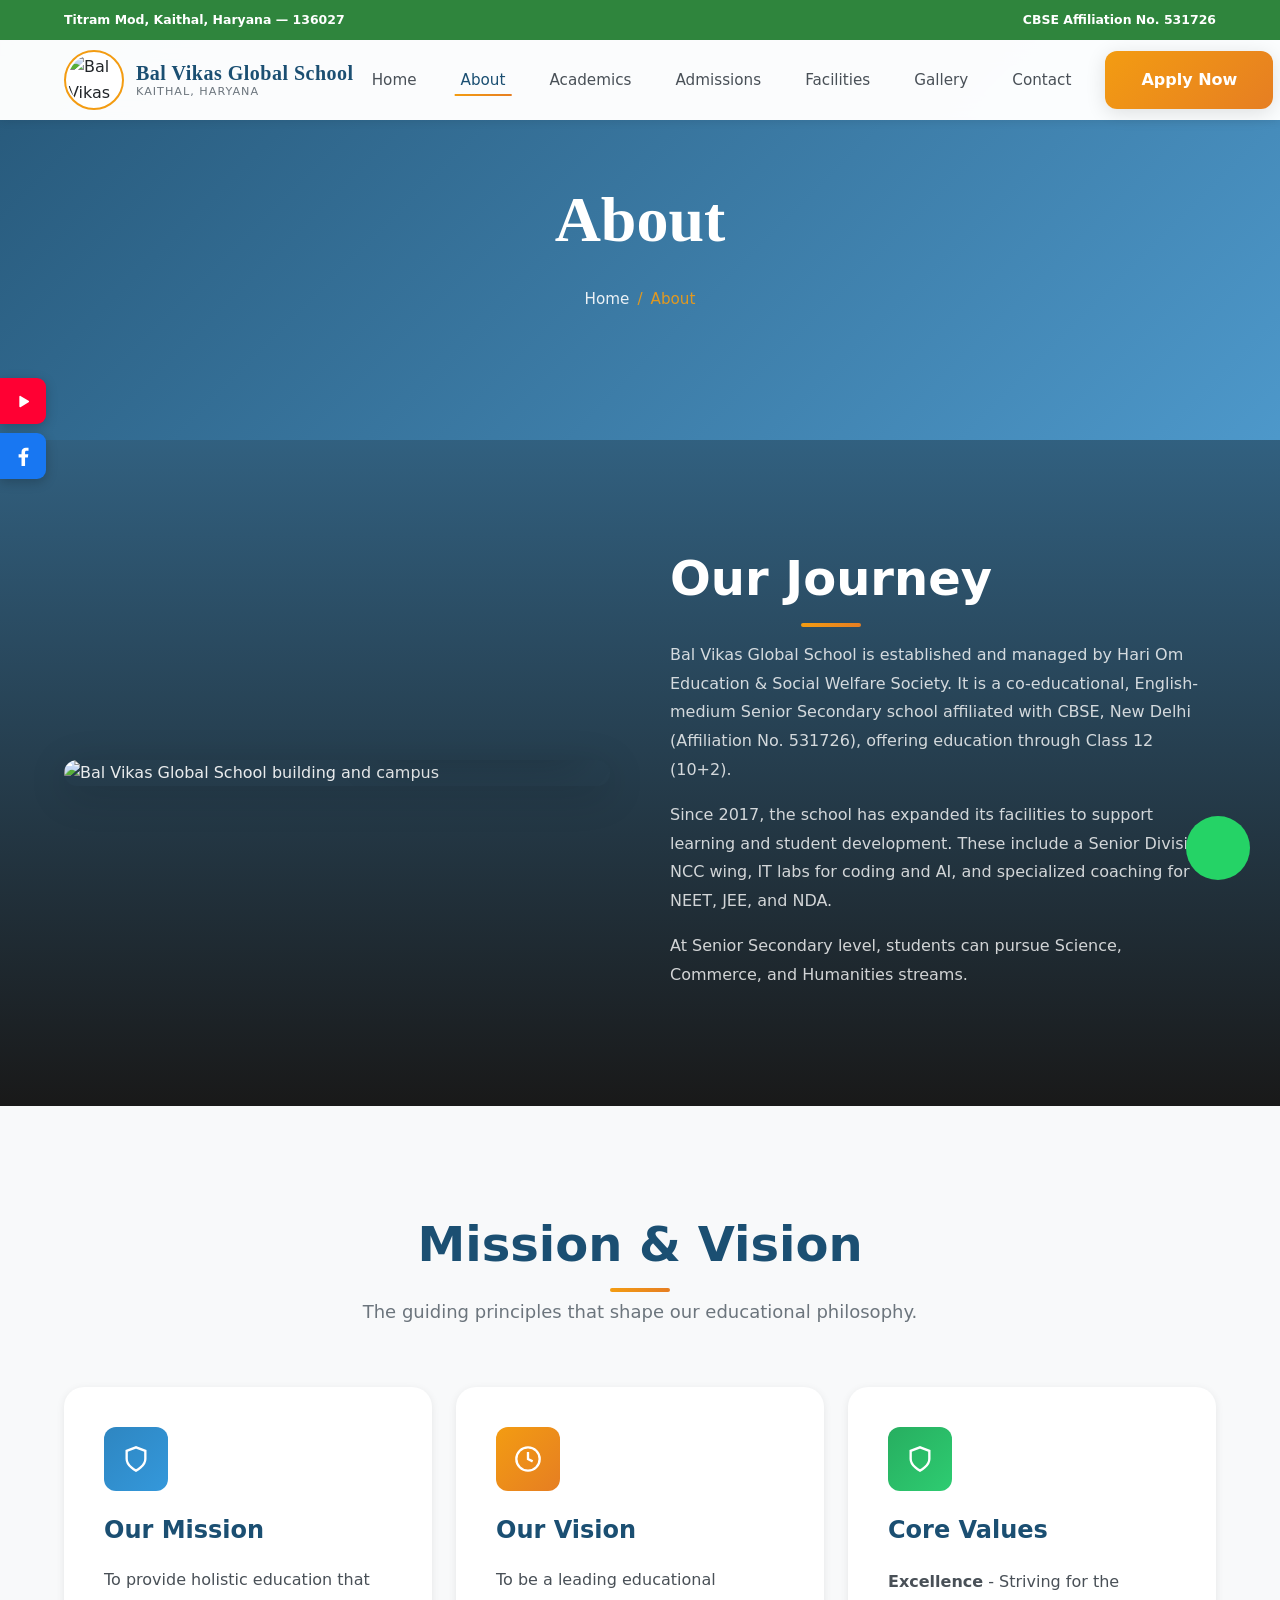
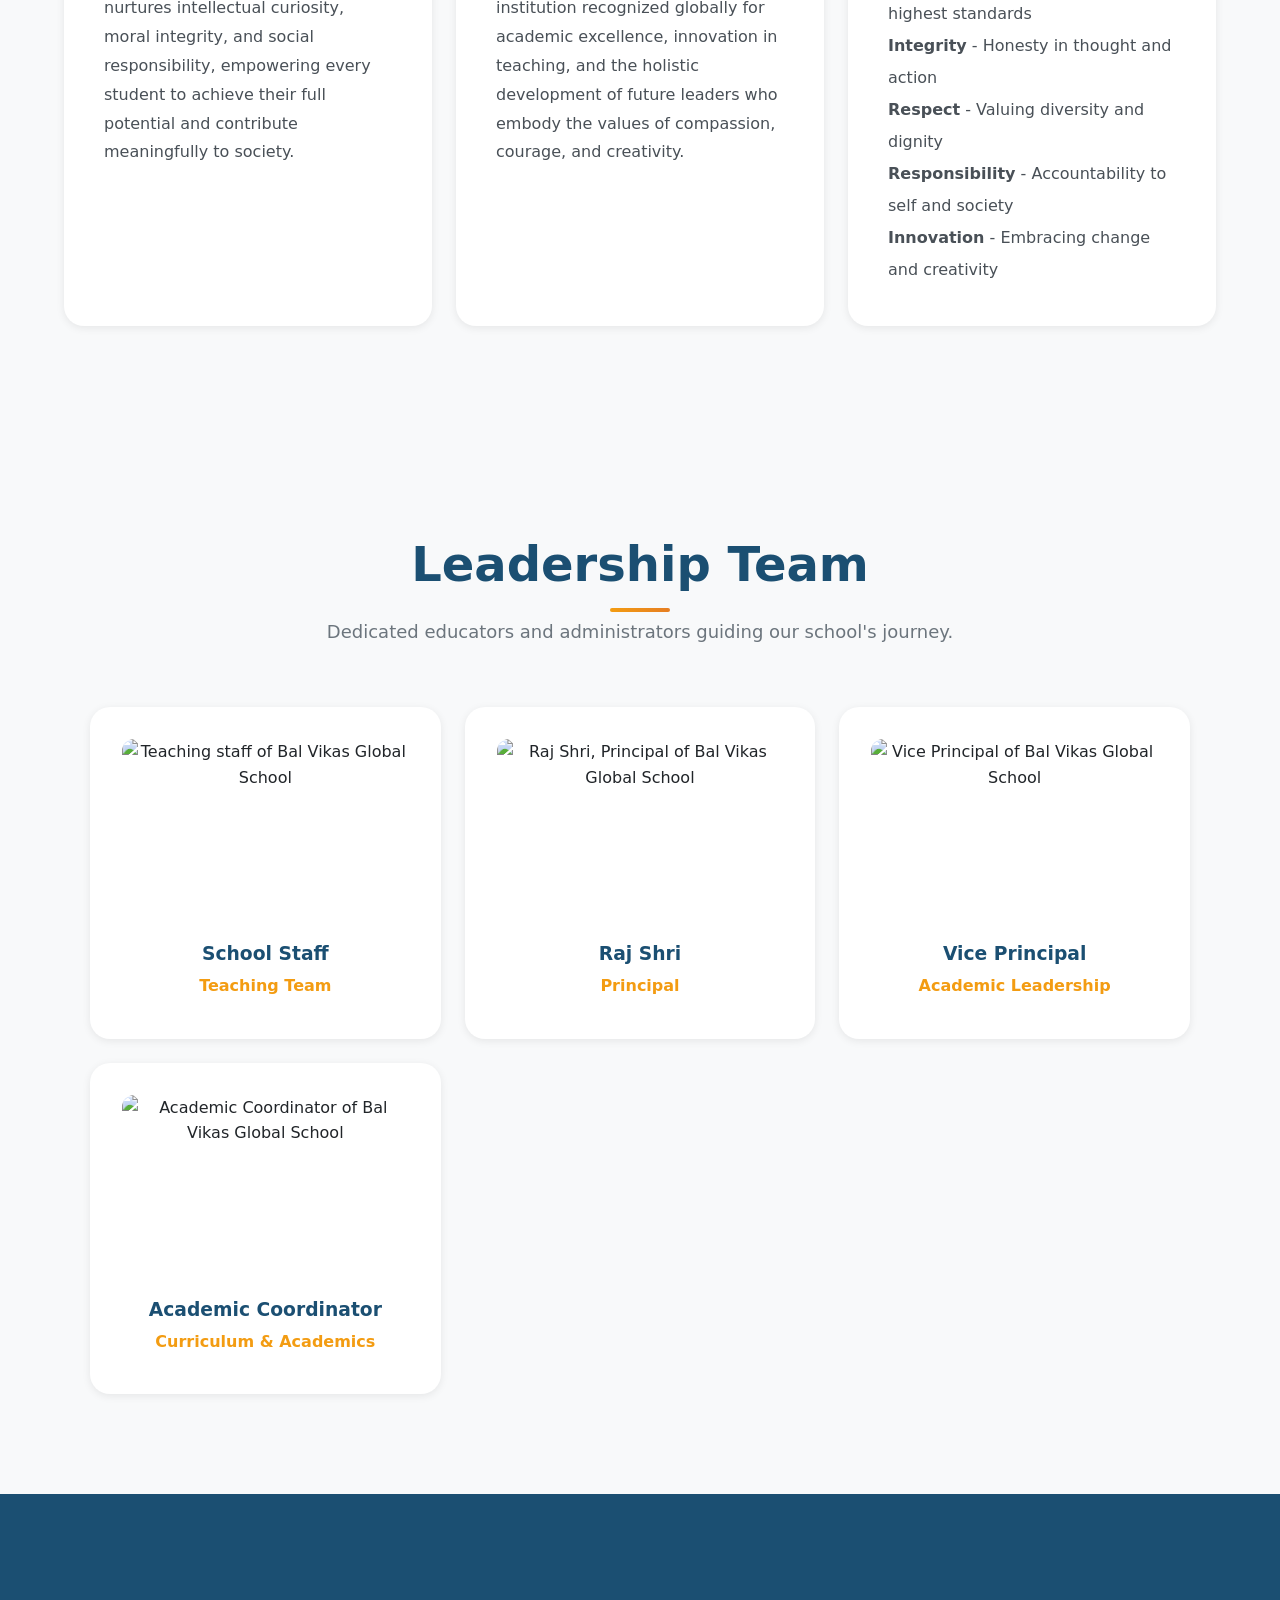
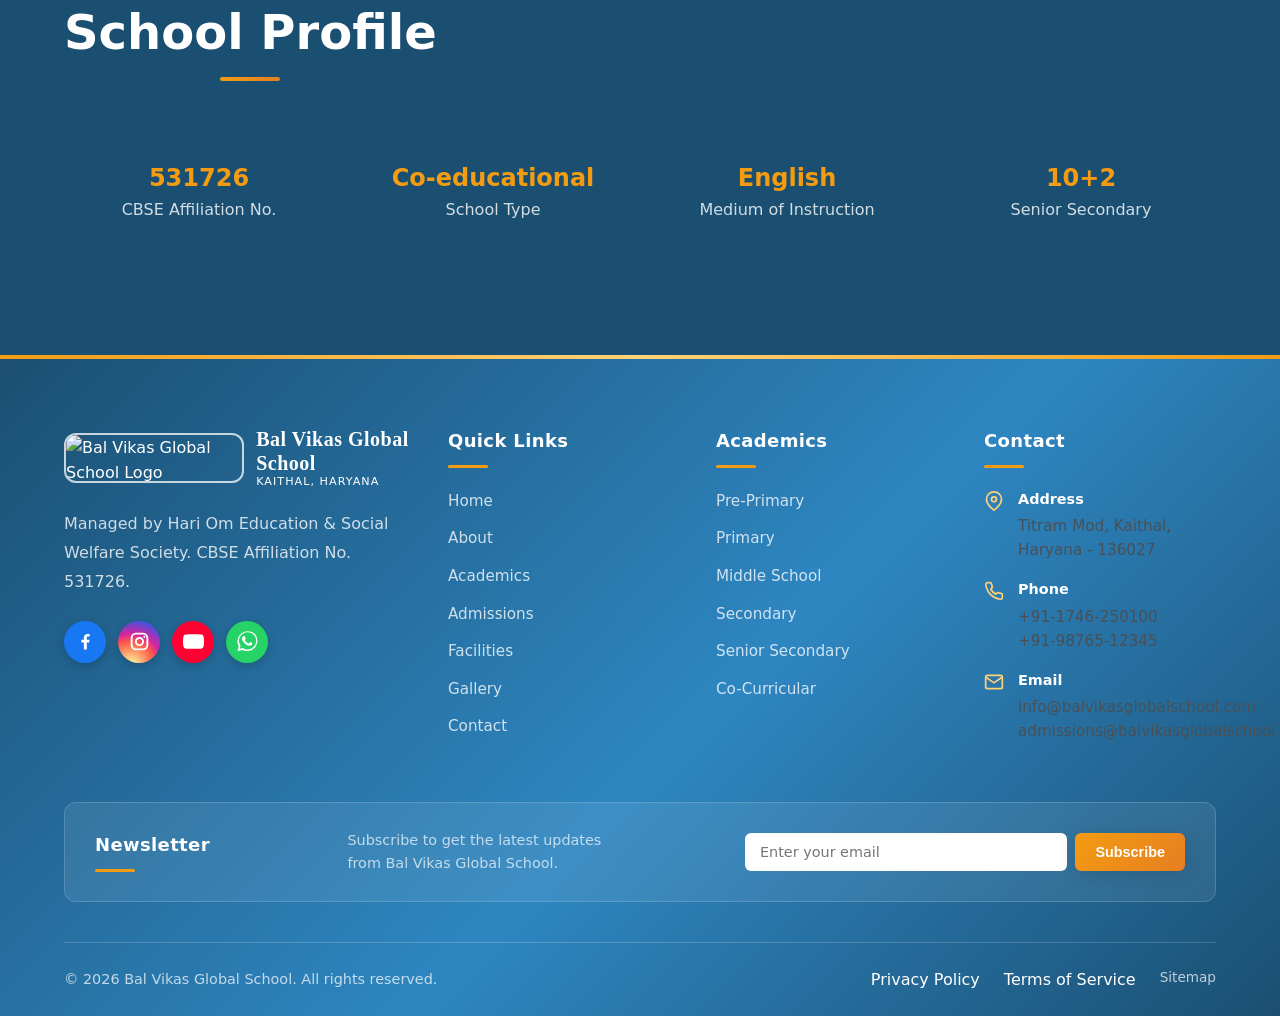
==== commit a185a5f5: "Refresh floating social icon script cache" ====
--- a/about.html
+++ b/about.html
@@ -305,7 +305,7 @@
     <span class="whatsapp-tooltip">Chat on WhatsApp</span>
   </a>
 
-  <script src="js/main.js?v=20261116-2"></script>
+  <script src="js/main.js?v=20261116-yt2"></script>
   <link rel="stylesheet" href="css/chatbot.css">
   <script src="js/chatbot.js"></script>
 </body>
--- a/css/style.css
+++ b/css/style.css
@@ -2980,3 +2980,28 @@
   height: 25px;
   display: block;
 }
+
+
+/* Compact Since 2017 badge */
+.about-experience .experience-number {
+  font-size: 0.72rem !important;
+  line-height: 1.15;
+  white-space: nowrap;
+}
+.about-experience {
+  padding: 10px 16px;
+}
+
+
+/* Screen-reader text also provides clear names for icon-only links */
+.seo-link-label {
+  position: absolute !important;
+  width: 1px !important;
+  height: 1px !important;
+  padding: 0 !important;
+  margin: -1px !important;
+  overflow: hidden !important;
+  clip: rect(0, 0, 0, 0) !important;
+  white-space: nowrap !important;
+  border: 0 !important;
+}
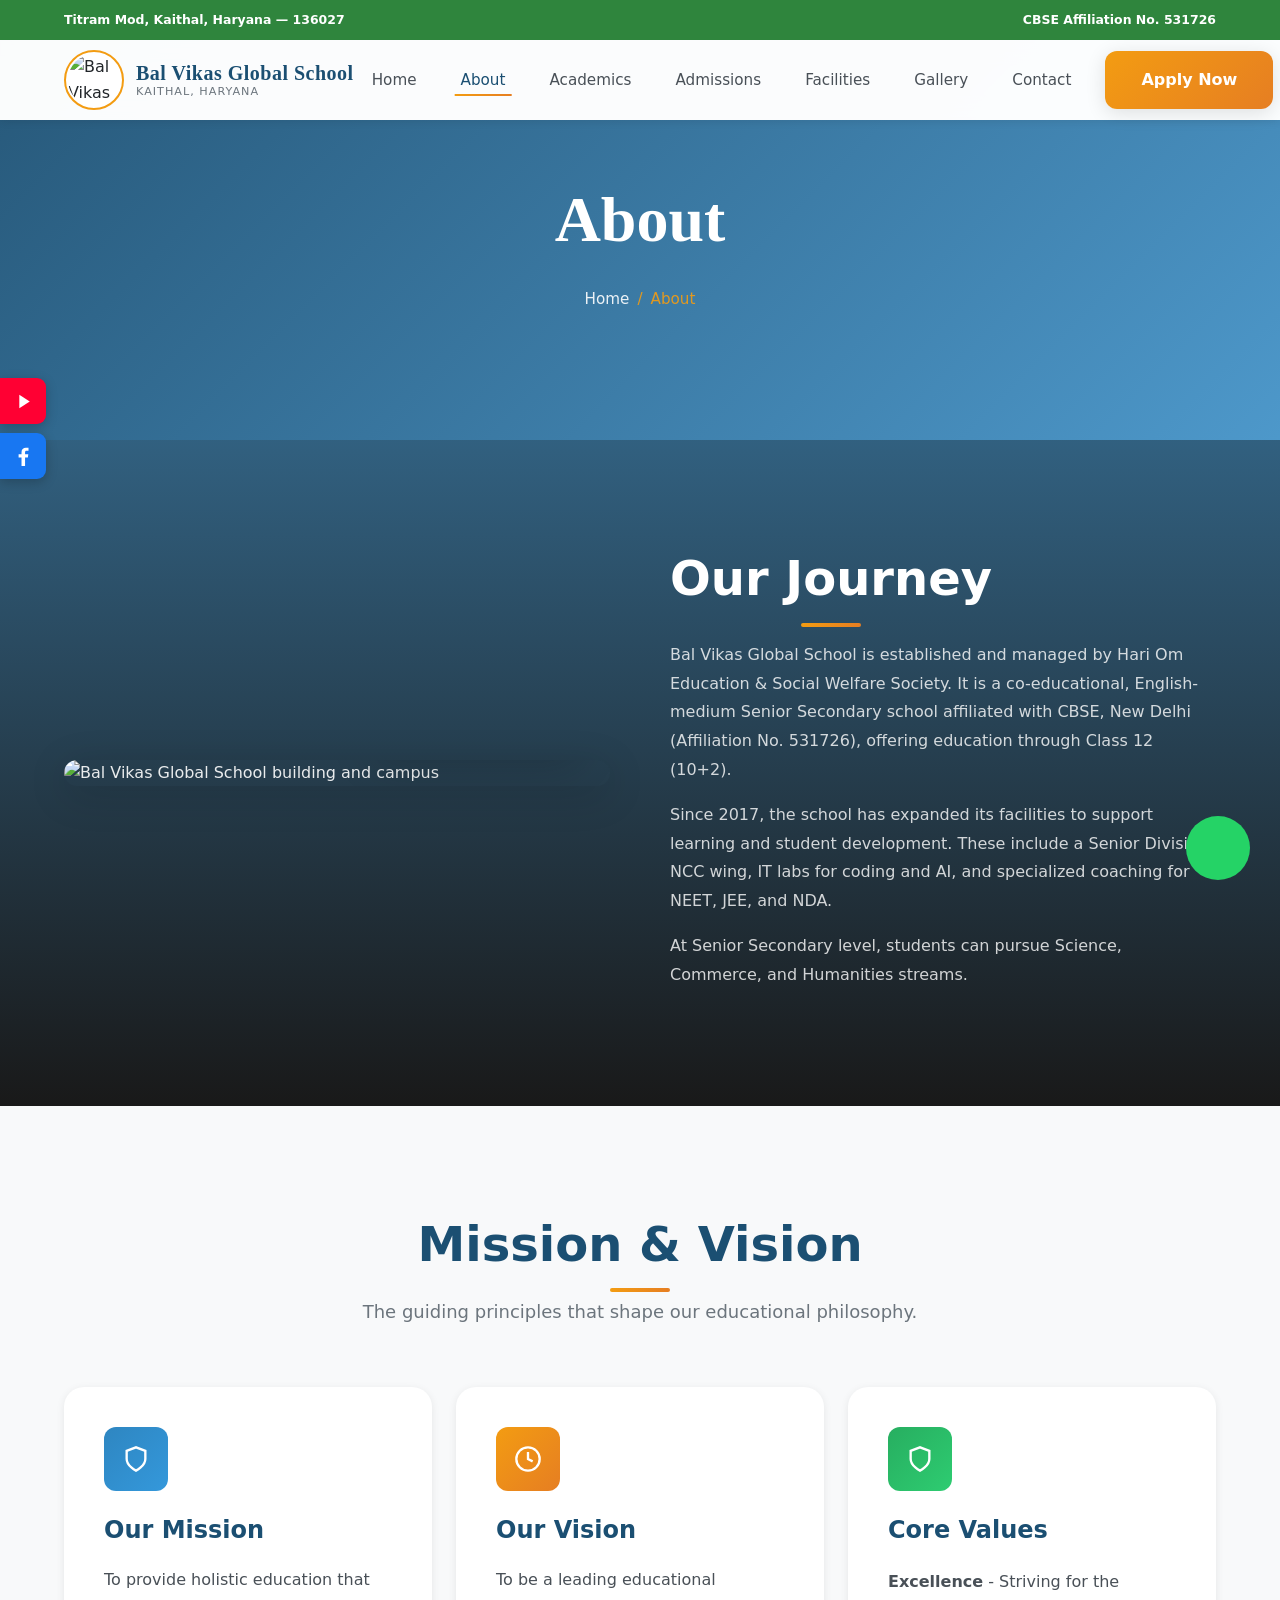
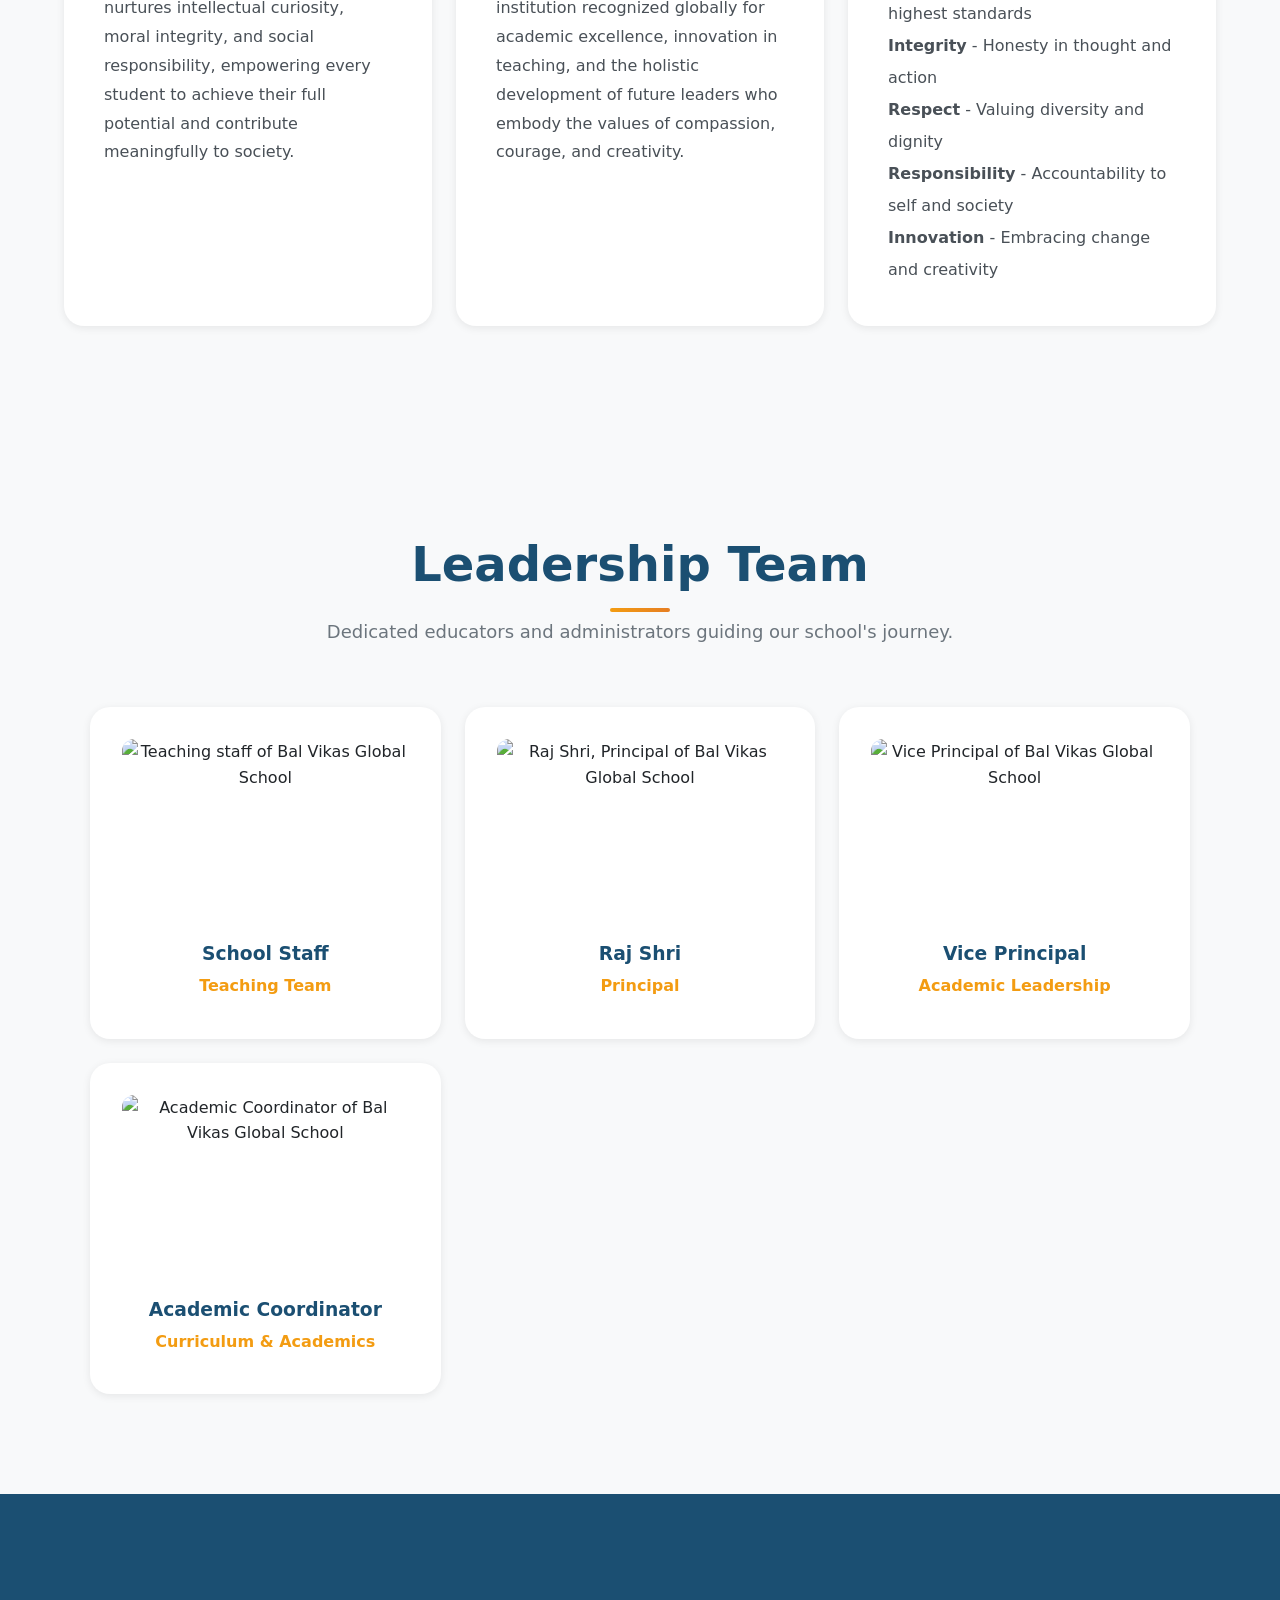
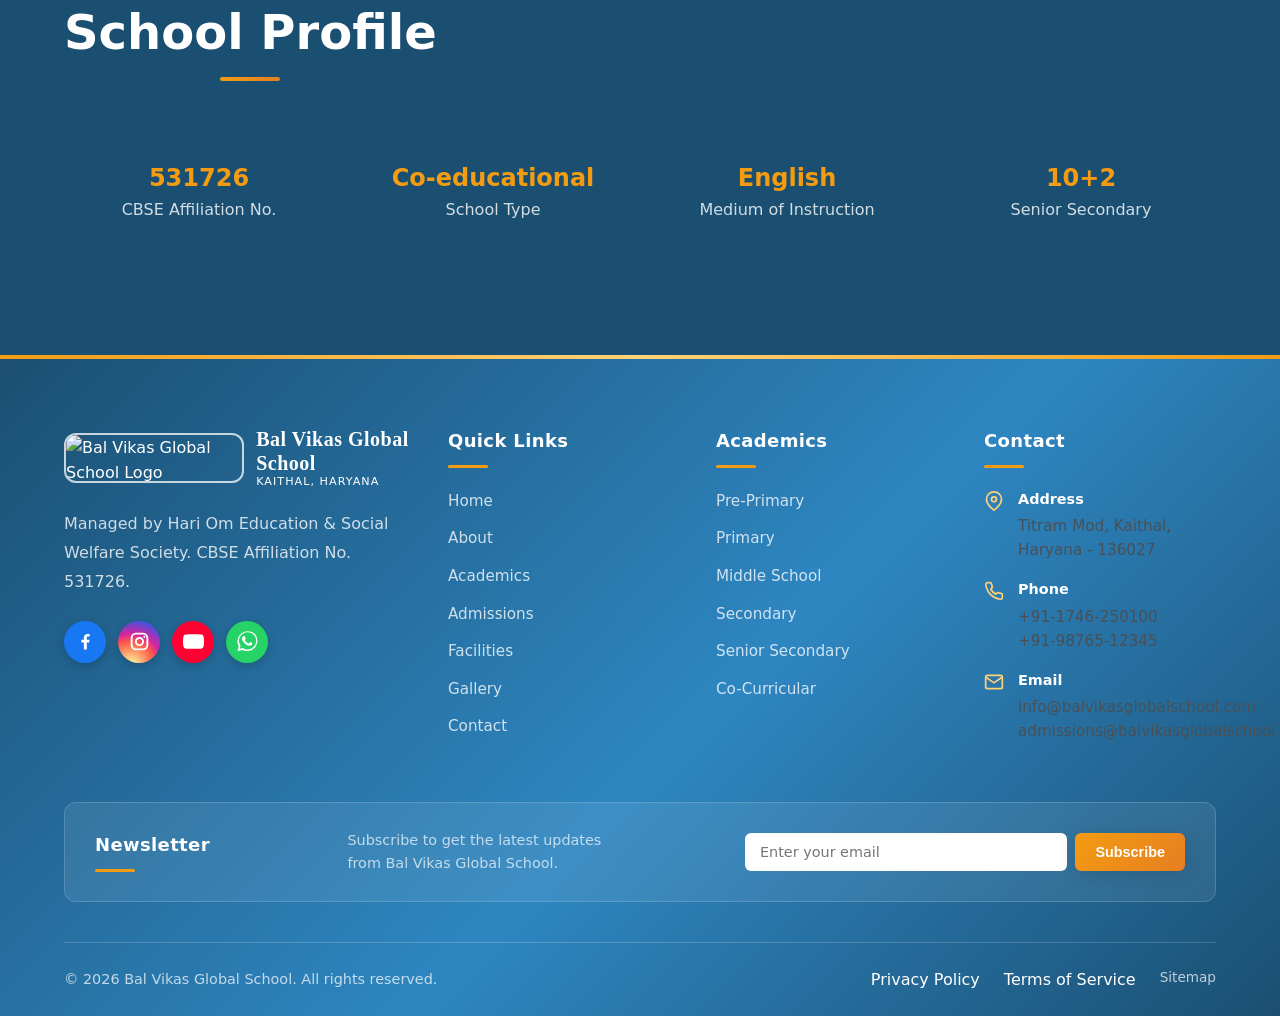
==== commit 9f2a155c: "Refresh shared script cache version for social icon" ====
--- a/about.html
+++ b/about.html
@@ -24,16 +24,17 @@
 <script type="application/ld+json">
 {
   "@context": "https://schema.org",
-  "@type": "EducationalOrganization",
+  "@type": "School",
+  "@id": "https://bvgs.onrender.com/#school",
+  "name": "Bal Vikas Global School",
   "url": "https://bvgs.onrender.com/",
   "logo": "https://bvgs.onrender.com/images/bal-vikas-logo.webp",
+  "description": "Co-educational, English-medium CBSE senior secondary school in Titram Mod, Kaithal, Haryana, offering education from Nursery to Class 12.",
   "sameAs": [
-    "${profiles.facebook}",
-    "${profiles.instagram}",
-    "${profiles.youtube}"
+    "https://www.facebook.com/balvikasglobalschoolkaithal/",
+    "https://www.instagram.com/balvikaskaithal_/",
+    "https://www.youtube.com/@balvikasglobalschool"
   ],
-  "name": "Bal Vikas Global School",
-  "description": "Co-educational, English-medium CBSE senior secondary school in Kaithal, Haryana.",
   "address": {
     "@type": "PostalAddress",
     "streetAddress": "Titram Mod",
@@ -305,7 +306,7 @@
     <span class="whatsapp-tooltip">Chat on WhatsApp</span>
   </a>
 
-  <script src="js/main.js?v=20261116-yt2"></script>
+  <script src="js/main.js?v=20261117-yt3"></script>
   <link rel="stylesheet" href="css/chatbot.css">
   <script src="js/chatbot.js"></script>
 </body>
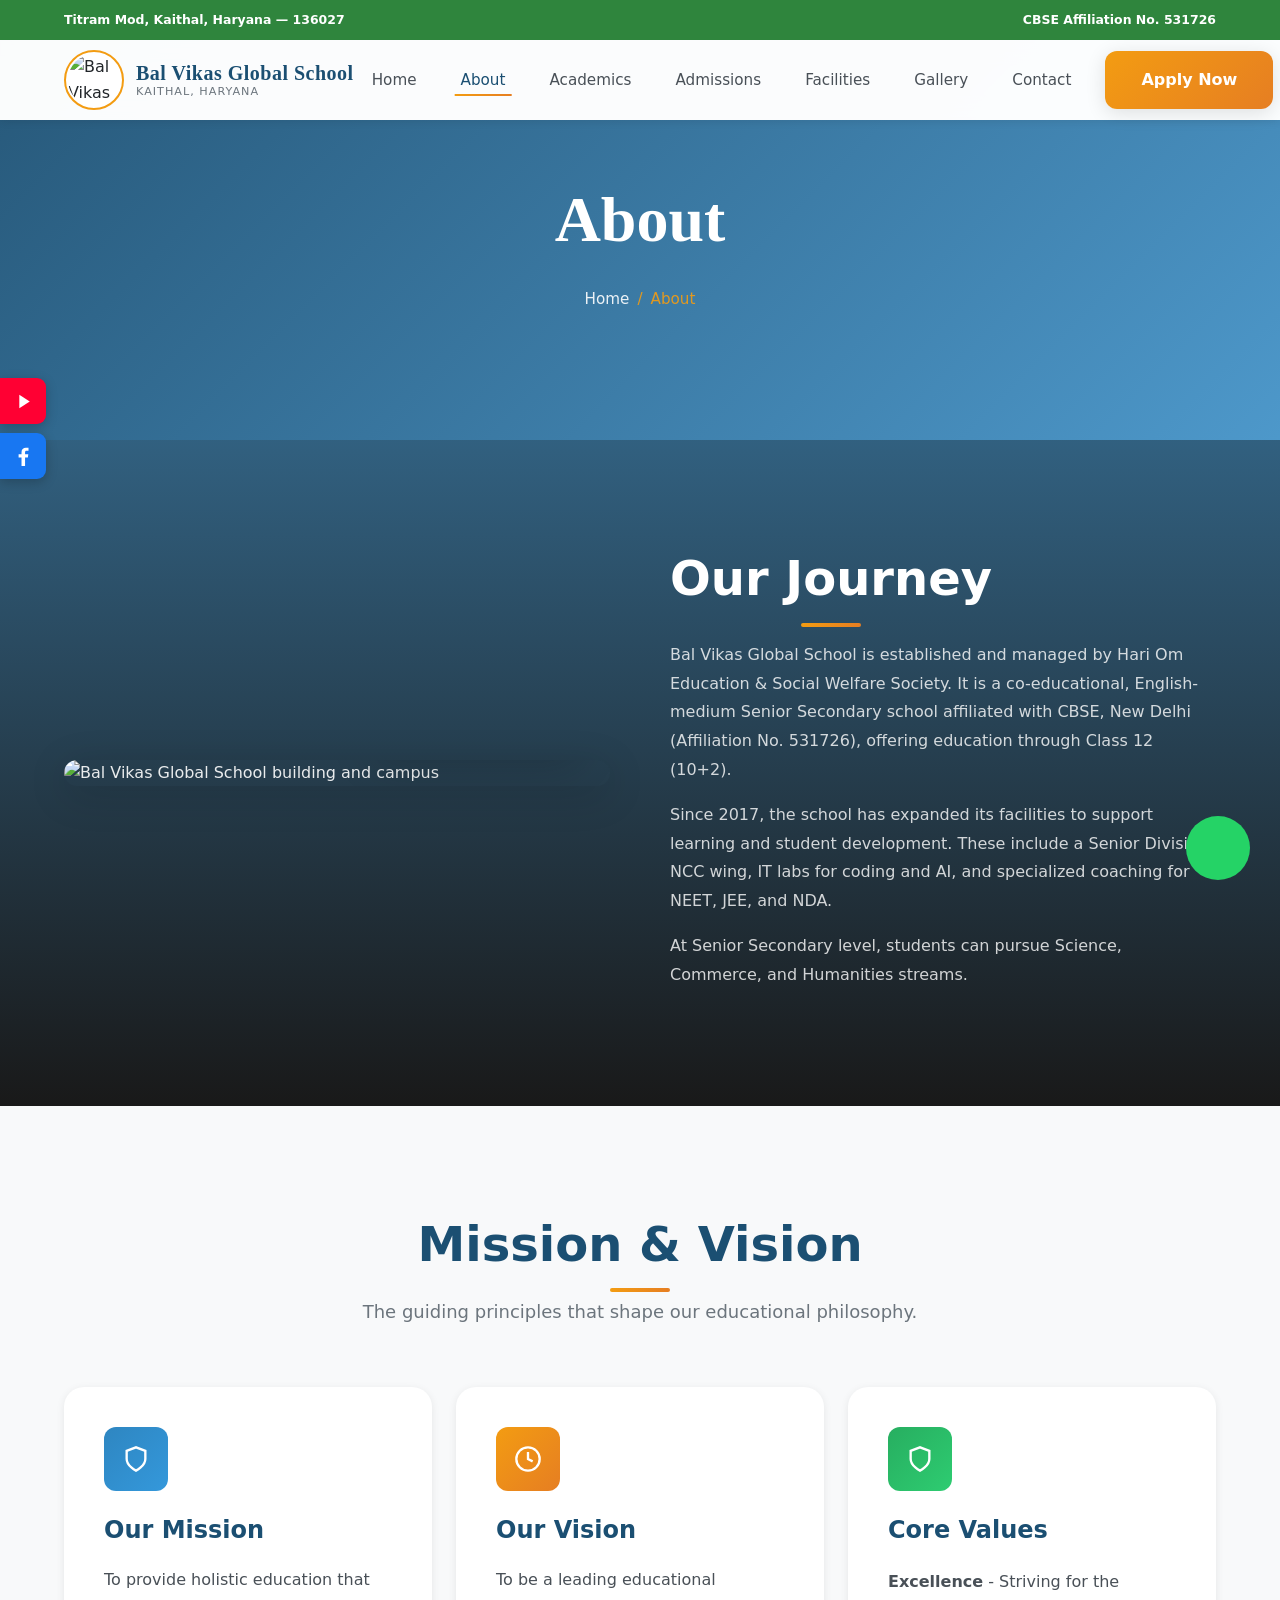
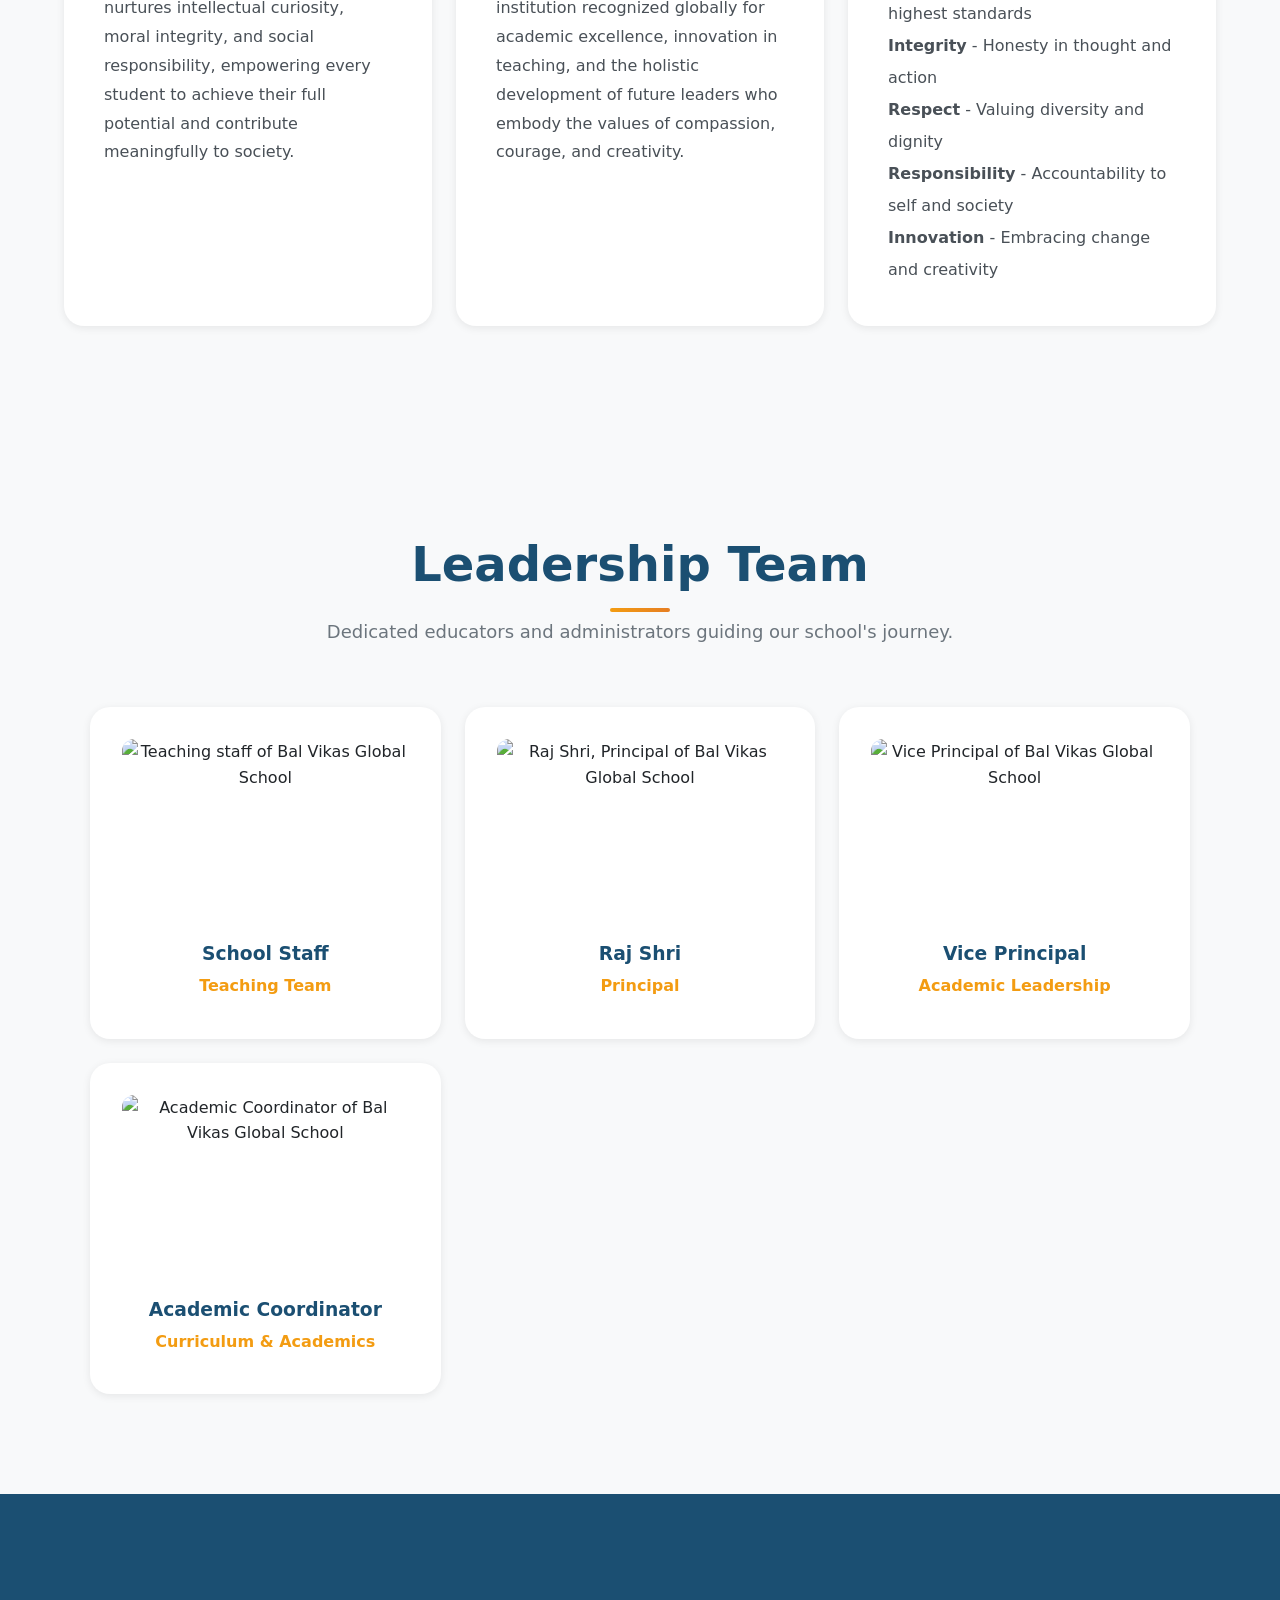
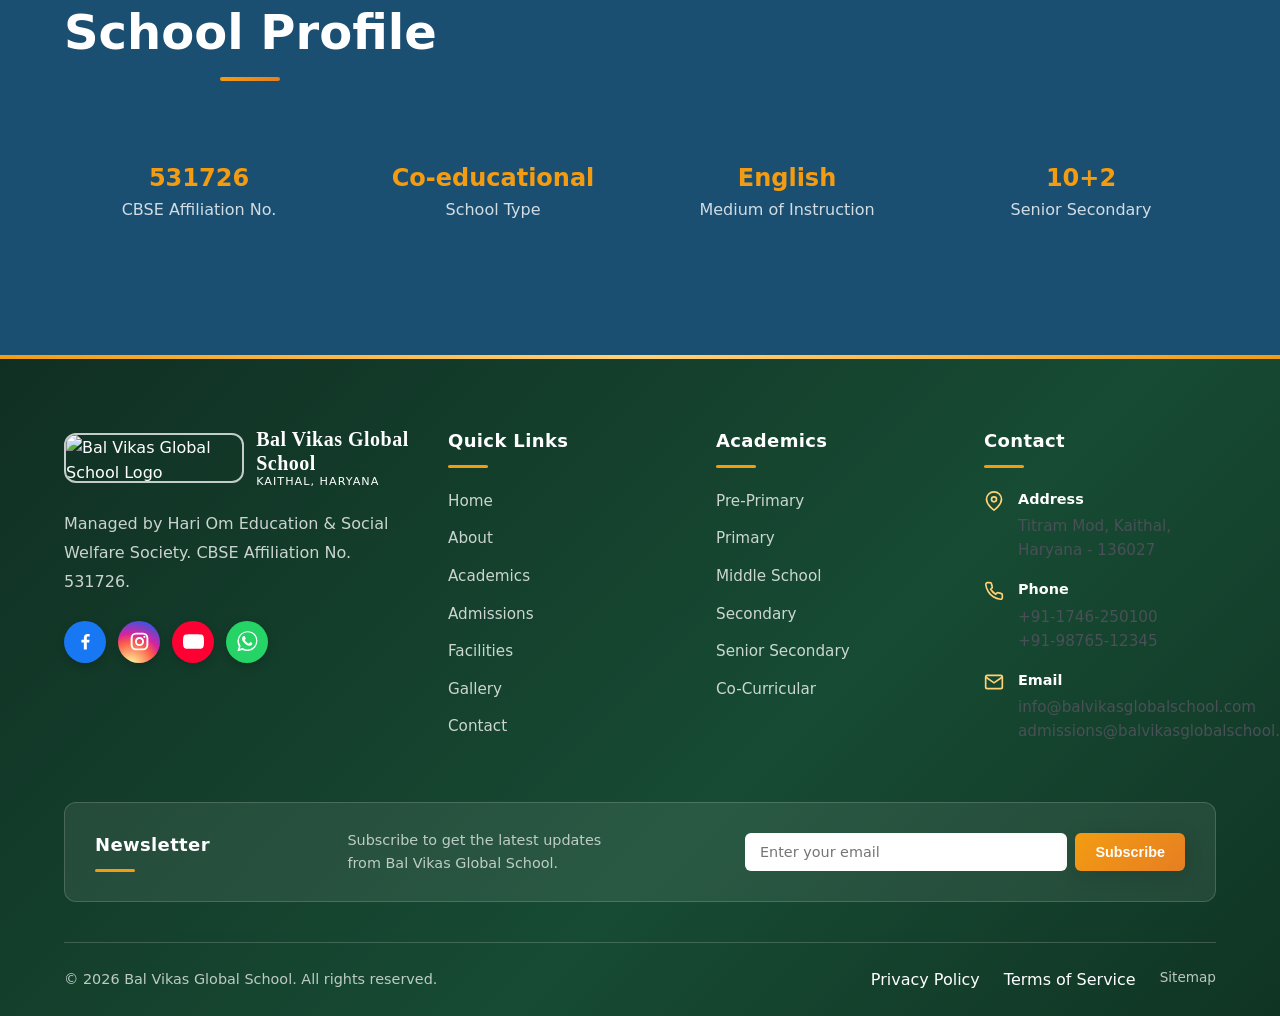
==== commit e3e55636: "Refresh stylesheet cache for green footer" ====
--- a/about.html
+++ b/about.html
@@ -20,7 +20,7 @@
   <title>About Bal Vikas Global School | Our Mission & Vision, Kaithal</title>
   <link rel="canonical" href="https://bvgs.onrender.com/about.html">
   <link rel="icon" type="image/webp" href="images/bal-vikas-logo.webp">
-  <link rel="stylesheet" href="css/style.css?v=20261116-2">
+  <link rel="stylesheet" href="css/style.css?v=20261117-green">
 <script type="application/ld+json">
 {
   "@context": "https://schema.org",
--- a/css/style.css
+++ b/css/style.css
@@ -1816,7 +1816,7 @@
 }
 
 .footer {
-  background: var(--primary-dark);
+  background: linear-gradient(135deg, #102f23, #174b33 60%, #103424);
   color: var(--white);
   padding: 80px 0 0;
 }
@@ -2594,7 +2594,7 @@
   position: relative;
   overflow: hidden;
   padding-top: 72px;
-  background: linear-gradient(135deg, var(--primary-dark), var(--primary) 55%, var(--primary-dark));
+  background: linear-gradient(135deg, #102f23, #174b33 60%, #103424) !important;
 }
 
 .footer::before {
@@ -2863,66 +2863,6 @@
 .contact-social .social-whatsapp { background: #25D366; }
 
 
-/* Homepage hero: show the complete real school building photo without cropping */
-.home-page .hero {
-  display: flex;
-  flex-direction: column;
-  align-items: stretch;
-  justify-content: flex-start;
-  min-height: 0;
-  padding: 0;
-  overflow: hidden;
-  background: #cfe9f6;
-}
-.home-page .hero-bg {
-  position: relative;
-  inset: auto;
-  z-index: 0;
-  width: 100%;
-  height: auto;
-  background: #cfe9f6;
-}
-.home-page .hero-bg img {
-  display: block;
-  width: 100%;
-  height: auto;
-  max-height: 68vh;
-  object-fit: contain;
-  object-position: center;
-}
-.home-page .hero-overlay {
-  display: none;
-}
-.home-page .hero-content {
-  width: 100%;
-  padding: 42px 24px 54px;
-  background: #1b4f72;
-  color: #fff;
-  text-align: center;
-}
-.home-page .hero-copy {
-  max-width: 850px;
-  margin: 0 auto;
-}
-.home-page .hero-tagline {
-  margin: 0 auto 30px;
-}
-.home-page .hero-buttons {
-  justify-content: center;
-}
-@media (max-width: 600px) {
-  .home-page .hero-bg img {
-    max-height: none;
-    width: 100%;
-    height: auto;
-    object-fit: contain;
-  }
-  .home-page .hero-content {
-    padding: 32px 18px 42px;
-  }
-}
-
-
 /* Official YouTube and Facebook shortcuts fixed on the left side */
 .floating-social-links {
   position: fixed;
@@ -3005,3 +2945,6 @@
   white-space: nowrap !important;
   border: 0 !important;
 }
+
+/* Vercel footer colour sync: match Render green footer */
+.footer { background: linear-gradient(135deg, #102f23, #174b33 60%, #103424) !important; }
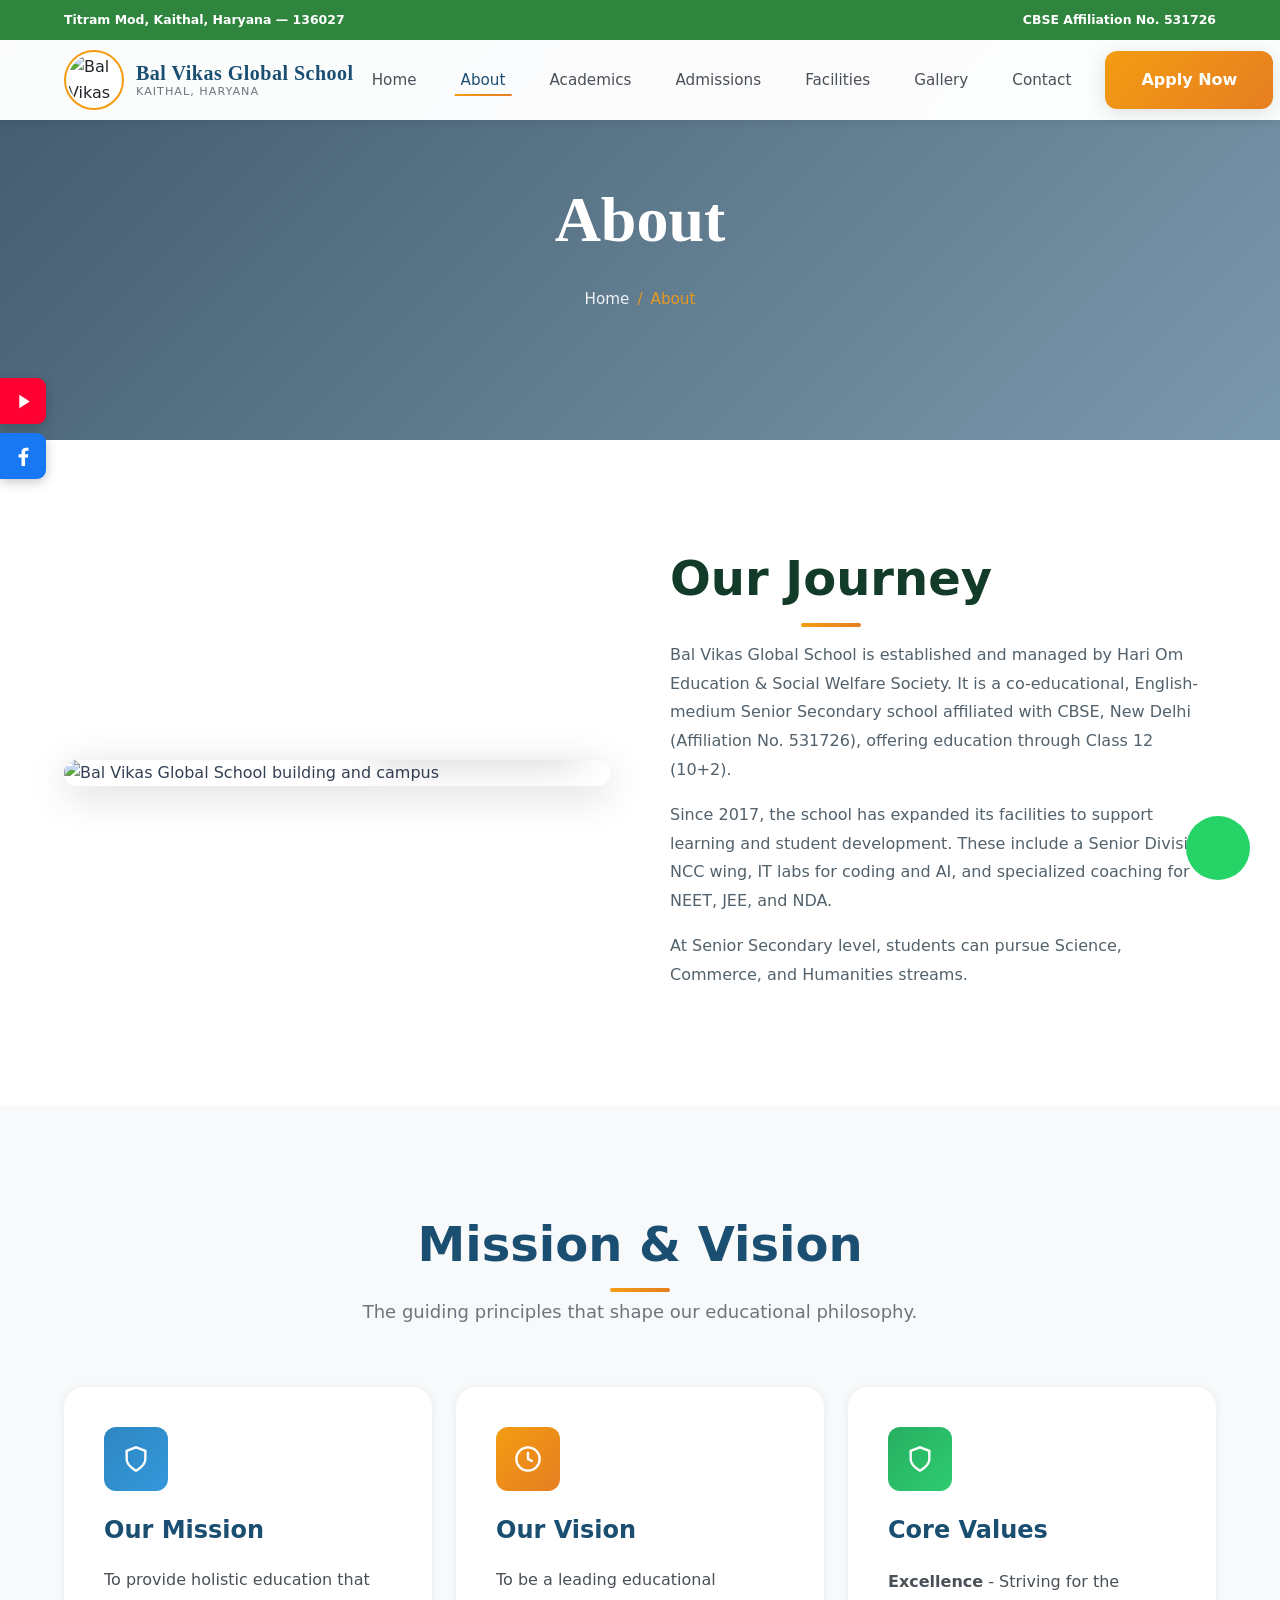
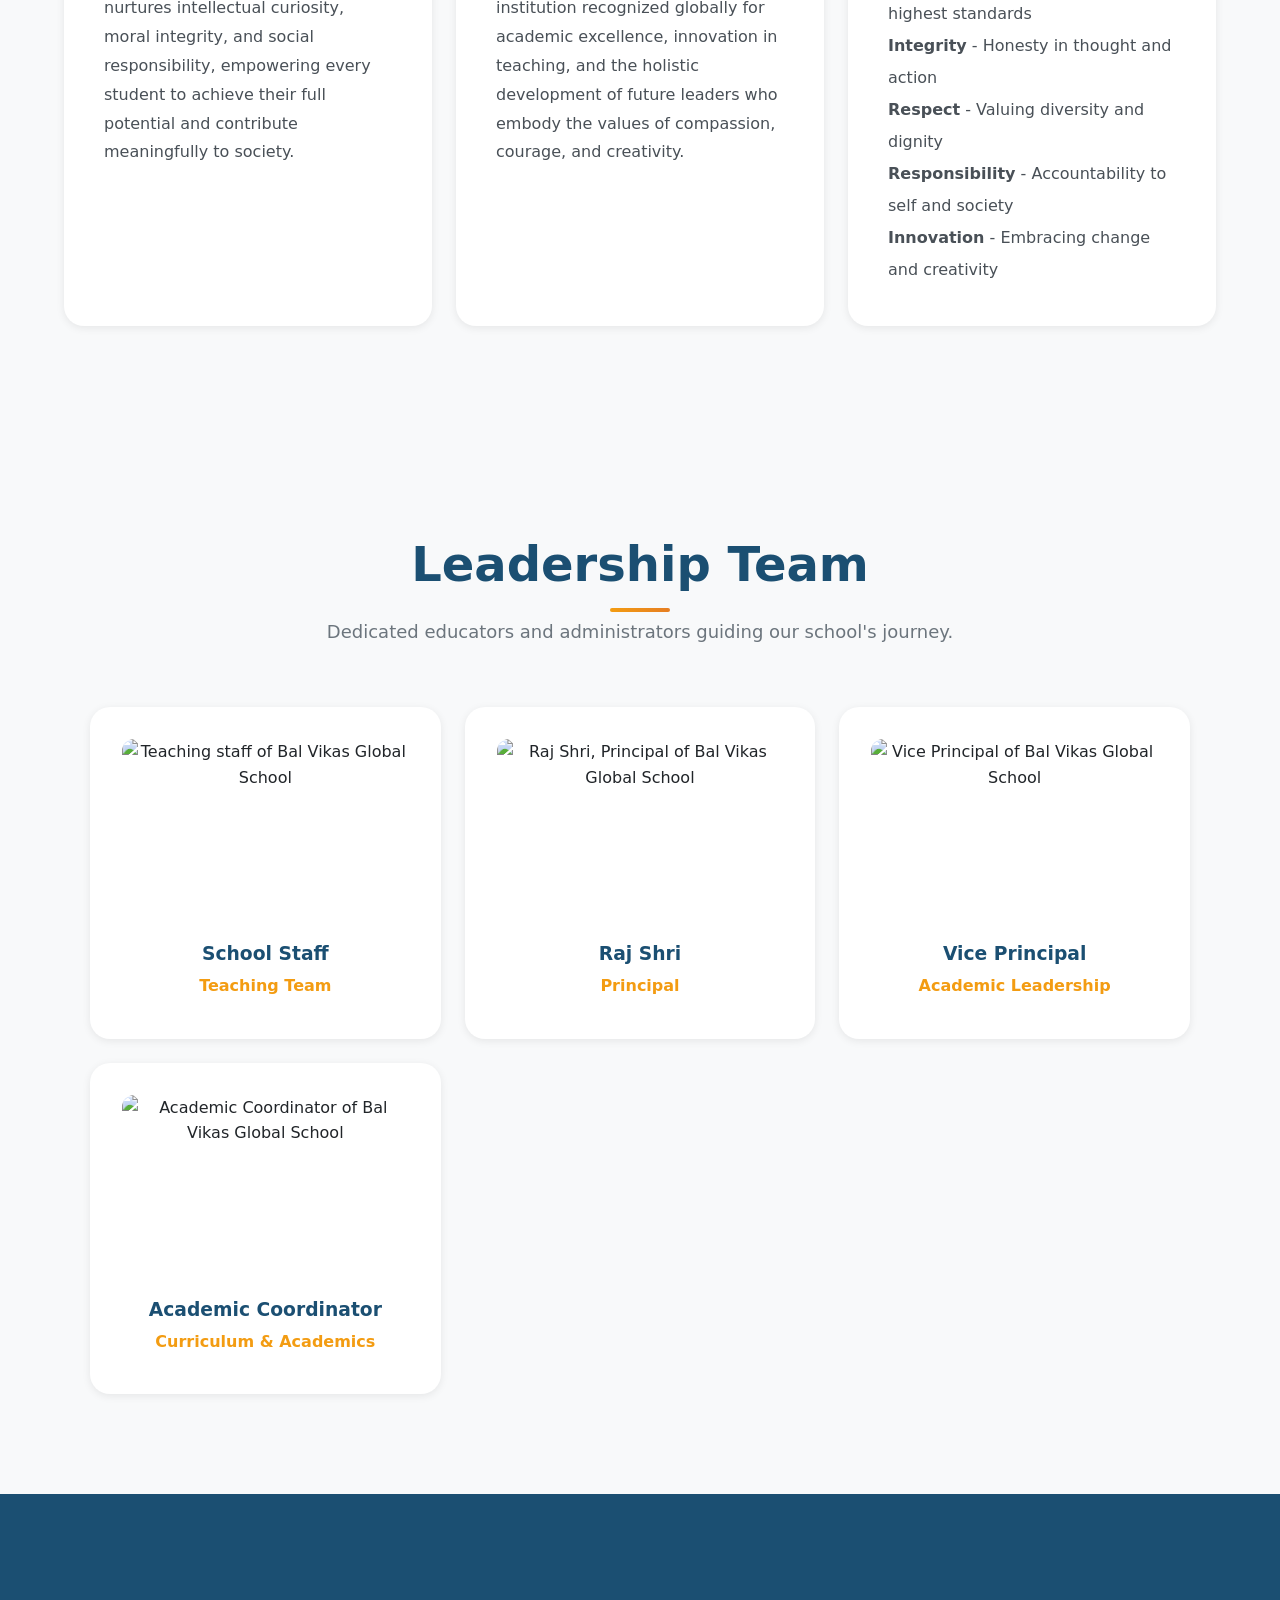
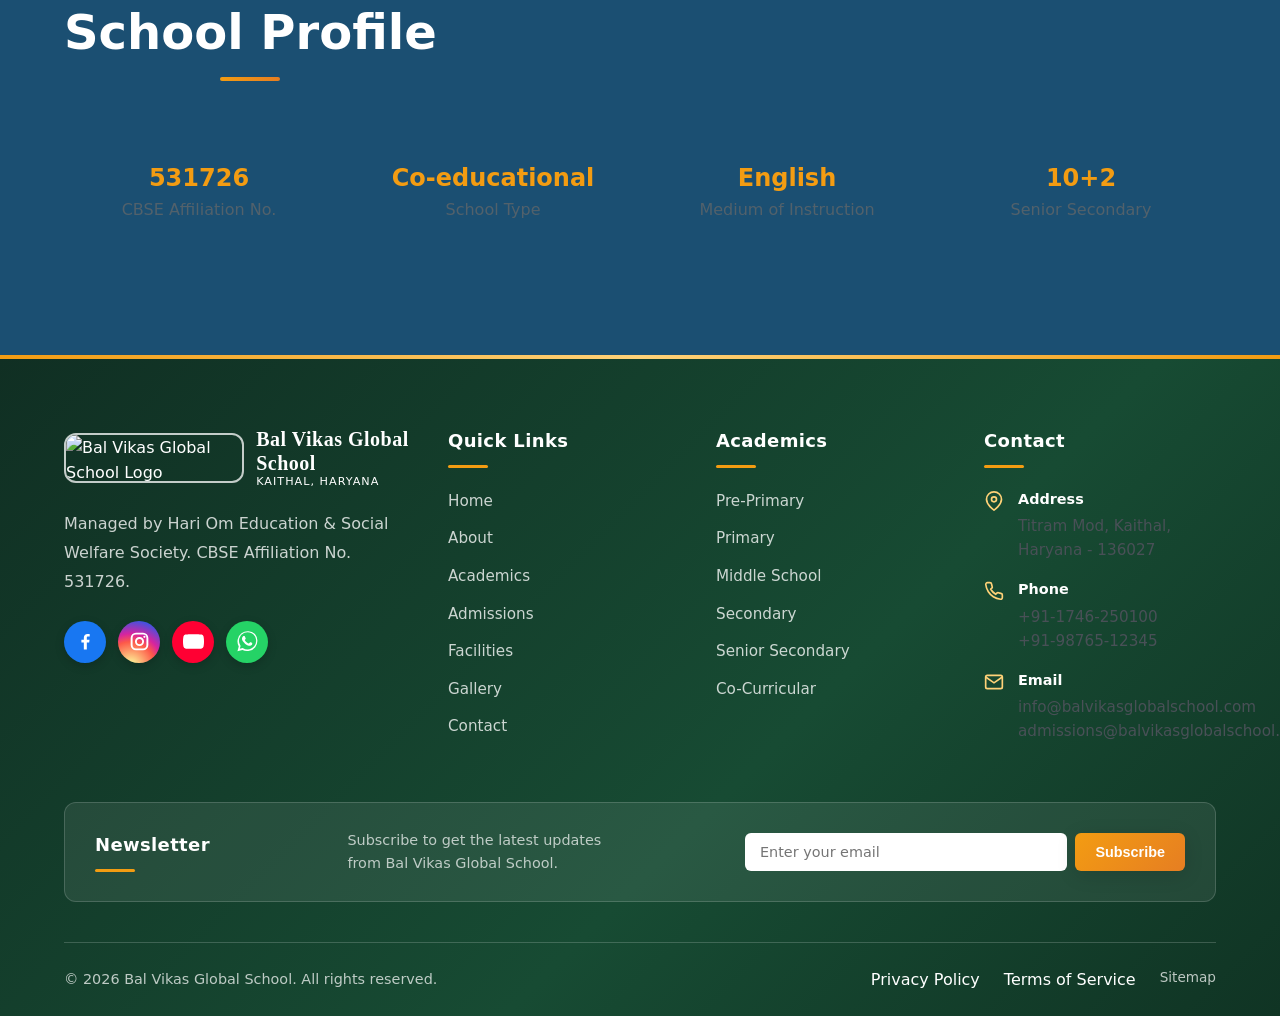
==== commit d1e1f848: "Make About journey section background white" ====
--- a/about.html
+++ b/about.html
@@ -21,6 +21,7 @@
   <link rel="canonical" href="https://bvgs.onrender.com/about.html">
   <link rel="icon" type="image/webp" href="images/bal-vikas-logo.webp">
   <link rel="stylesheet" href="css/style.css?v=20261117-green">
+  <link rel="stylesheet" href="/css/chatbot.css?v=20261117-chatbotfix">
 <script type="application/ld+json">
 {
   "@context": "https://schema.org",
@@ -99,7 +100,7 @@
       </div>
     </section>
 
-    <section class="section" aria-labelledby="history-title" style="background: linear-gradient(rgba(27,79,114,0.9), rgba(0,0,0,0.9)); color: rgba(255,255,255,0.9);">
+    <section class="section" aria-labelledby="history-title" style="background: #ffffff; color: #344054;">
       <div class="container">
         <div class="about-content">
           <div class="about-image">
@@ -110,10 +111,10 @@
             </div>
           </div>
           <div class="about-text">
-            <h2 id="history-title" class="section-title" style="color: white; text-align: left; margin-bottom: 24px;">Our Journey</h2>
-            <p style="color: rgba(255,255,255,0.8);">Bal Vikas Global School is established and managed by Hari Om Education & Social Welfare Society. It is a co-educational, English-medium Senior Secondary school affiliated with CBSE, New Delhi (Affiliation No. 531726), offering education through Class 12 (10+2).</p>
-            <p style="color: rgba(255,255,255,0.8);">Since 2017, the school has expanded its facilities to support learning and student development. These include a Senior Division NCC wing, IT labs for coding and AI, and specialized coaching for NEET, JEE, and NDA.</p>
-            <p style="color: rgba(255,255,255,0.8);">At Senior Secondary level, students can pursue Science, Commerce, and Humanities streams.</p>
+            <h2 id="history-title" class="section-title" style="color: #123b2a; text-align: left; margin-bottom: 24px;">Our Journey</h2>
+            <p style="color: #52616b;">Bal Vikas Global School is established and managed by Hari Om Education & Social Welfare Society. It is a co-educational, English-medium Senior Secondary school affiliated with CBSE, New Delhi (Affiliation No. 531726), offering education through Class 12 (10+2).</p>
+            <p style="color: #52616b;">Since 2017, the school has expanded its facilities to support learning and student development. These include a Senior Division NCC wing, IT labs for coding and AI, and specialized coaching for NEET, JEE, and NDA.</p>
+            <p style="color: #52616b;">At Senior Secondary level, students can pursue Science, Commerce, and Humanities streams.</p>
           </div>
         </div>
       </div>
@@ -194,19 +195,19 @@
         <div style="display: grid; grid-template-columns: repeat(auto-fit, minmax(200px, 1fr)); gap: 24px; margin-top: 40px;">
           <div style="text-align: center; padding: 32px;">
             <div style="font-size: 1.5rem; font-weight: 700; color: var(--accent);">531726</div>
-            <div style="color: rgba(255,255,255,0.8);">CBSE Affiliation No.</div>
+            <div style="color: #52616b;">CBSE Affiliation No.</div>
           </div>
           <div style="text-align: center; padding: 32px;">
             <div style="font-size: 1.5rem; font-weight: 700; color: var(--accent);">Co-educational</div>
-            <div style="color: rgba(255,255,255,0.8);">School Type</div>
+            <div style="color: #52616b;">School Type</div>
           </div>
           <div style="text-align: center; padding: 32px;">
             <div style="font-size: 1.5rem; font-weight: 700; color: var(--accent);">English</div>
-            <div style="color: rgba(255,255,255,0.8);">Medium of Instruction</div>
+            <div style="color: #52616b;">Medium of Instruction</div>
           </div>
           <div style="text-align: center; padding: 32px;">
             <div style="font-size: 1.5rem; font-weight: 700; color: var(--accent);">10+2</div>
-            <div style="color: rgba(255,255,255,0.8);">Senior Secondary</div>
+            <div style="color: #52616b;">Senior Secondary</div>
           </div>
         </div>
       </div>
@@ -307,7 +308,7 @@
   </a>
 
   <script src="js/main.js?v=20261117-yt3"></script>
-  <link rel="stylesheet" href="css/chatbot.css">
-  <script src="js/chatbot.js"></script>
+  
+  <script defer src="/js/chatbot.js?v=20261117-chatbotfix"></script>
 </body>
 </html>
--- a/css/style.css
+++ b/css/style.css
@@ -2083,7 +2083,7 @@
 .page-header-overlay {
   position: absolute;
   inset: 0;
-  background: linear-gradient(135deg, rgba(27,79,114,0.95), rgba(46,134,193,0.85));
+  background: linear-gradient(135deg, rgba(13, 45, 68, 0.78), rgba(27, 79, 114, 0.58));
   z-index: 0;
 }
 
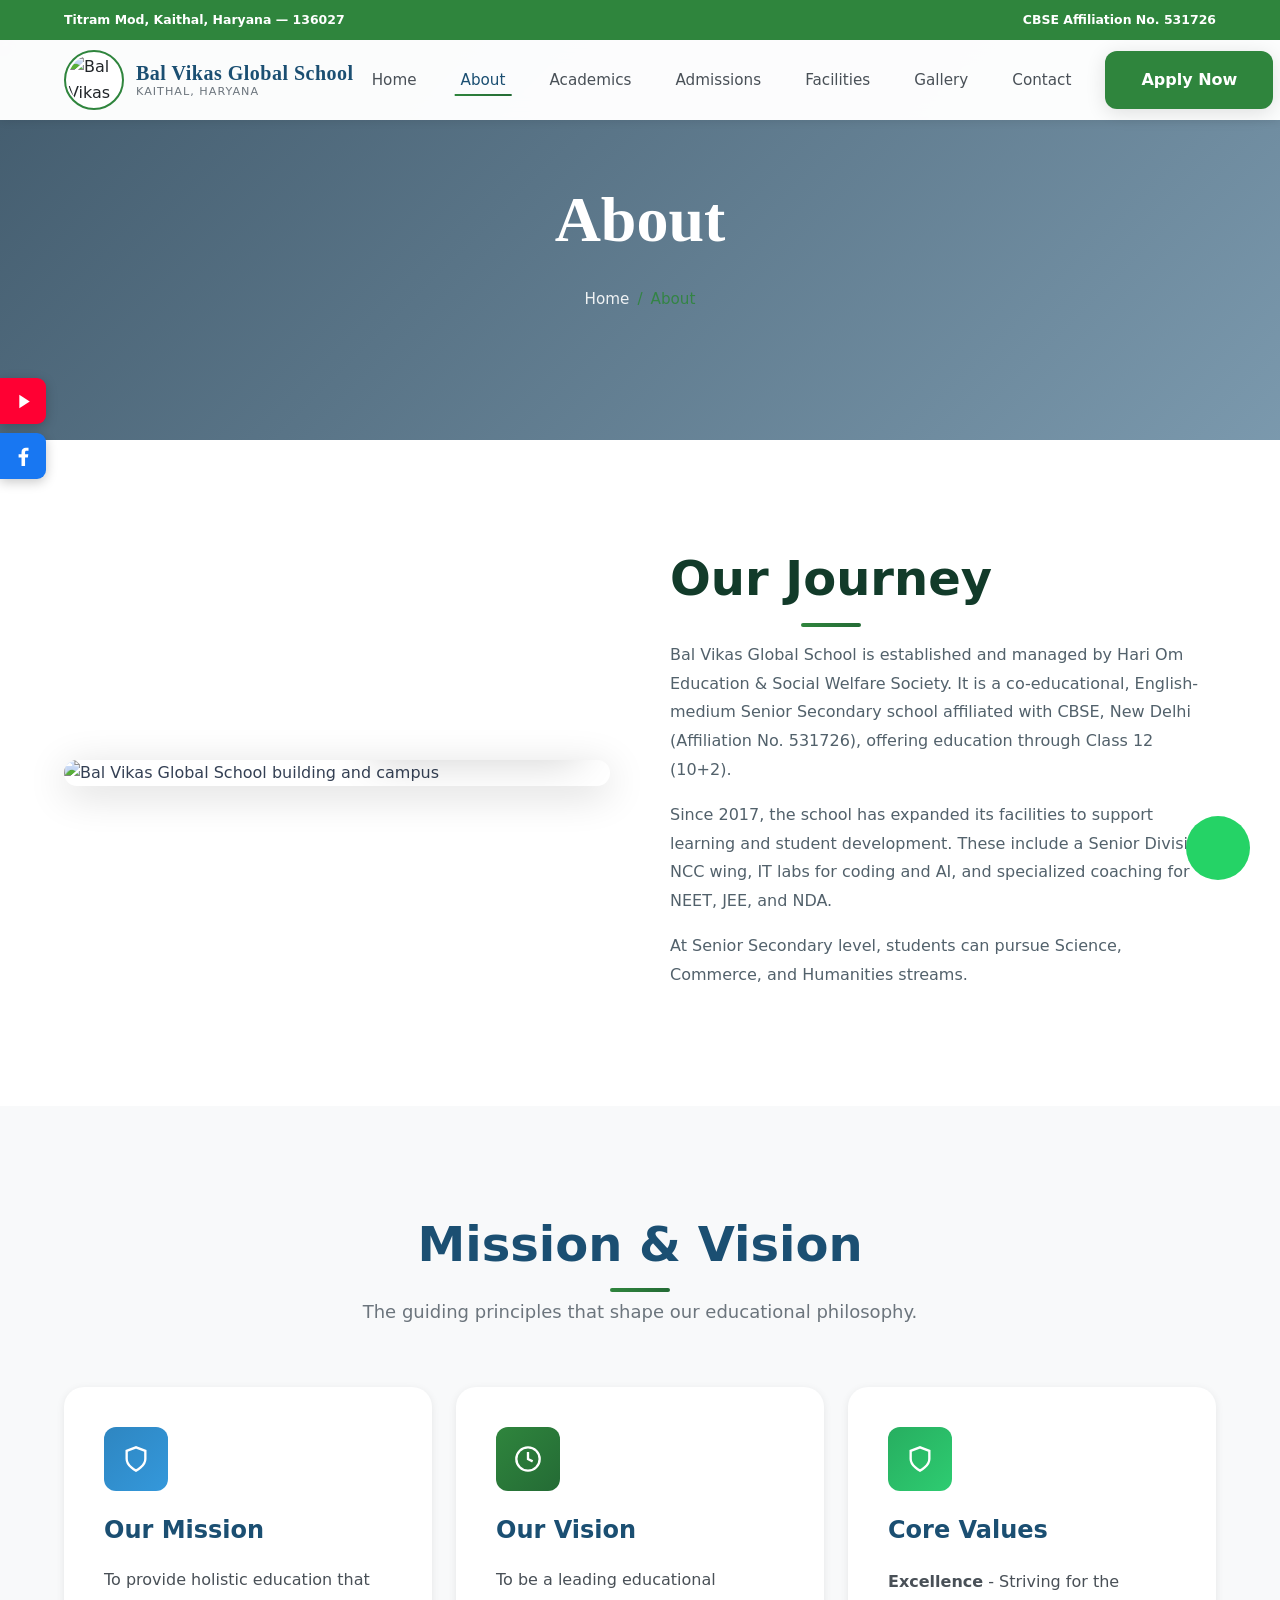
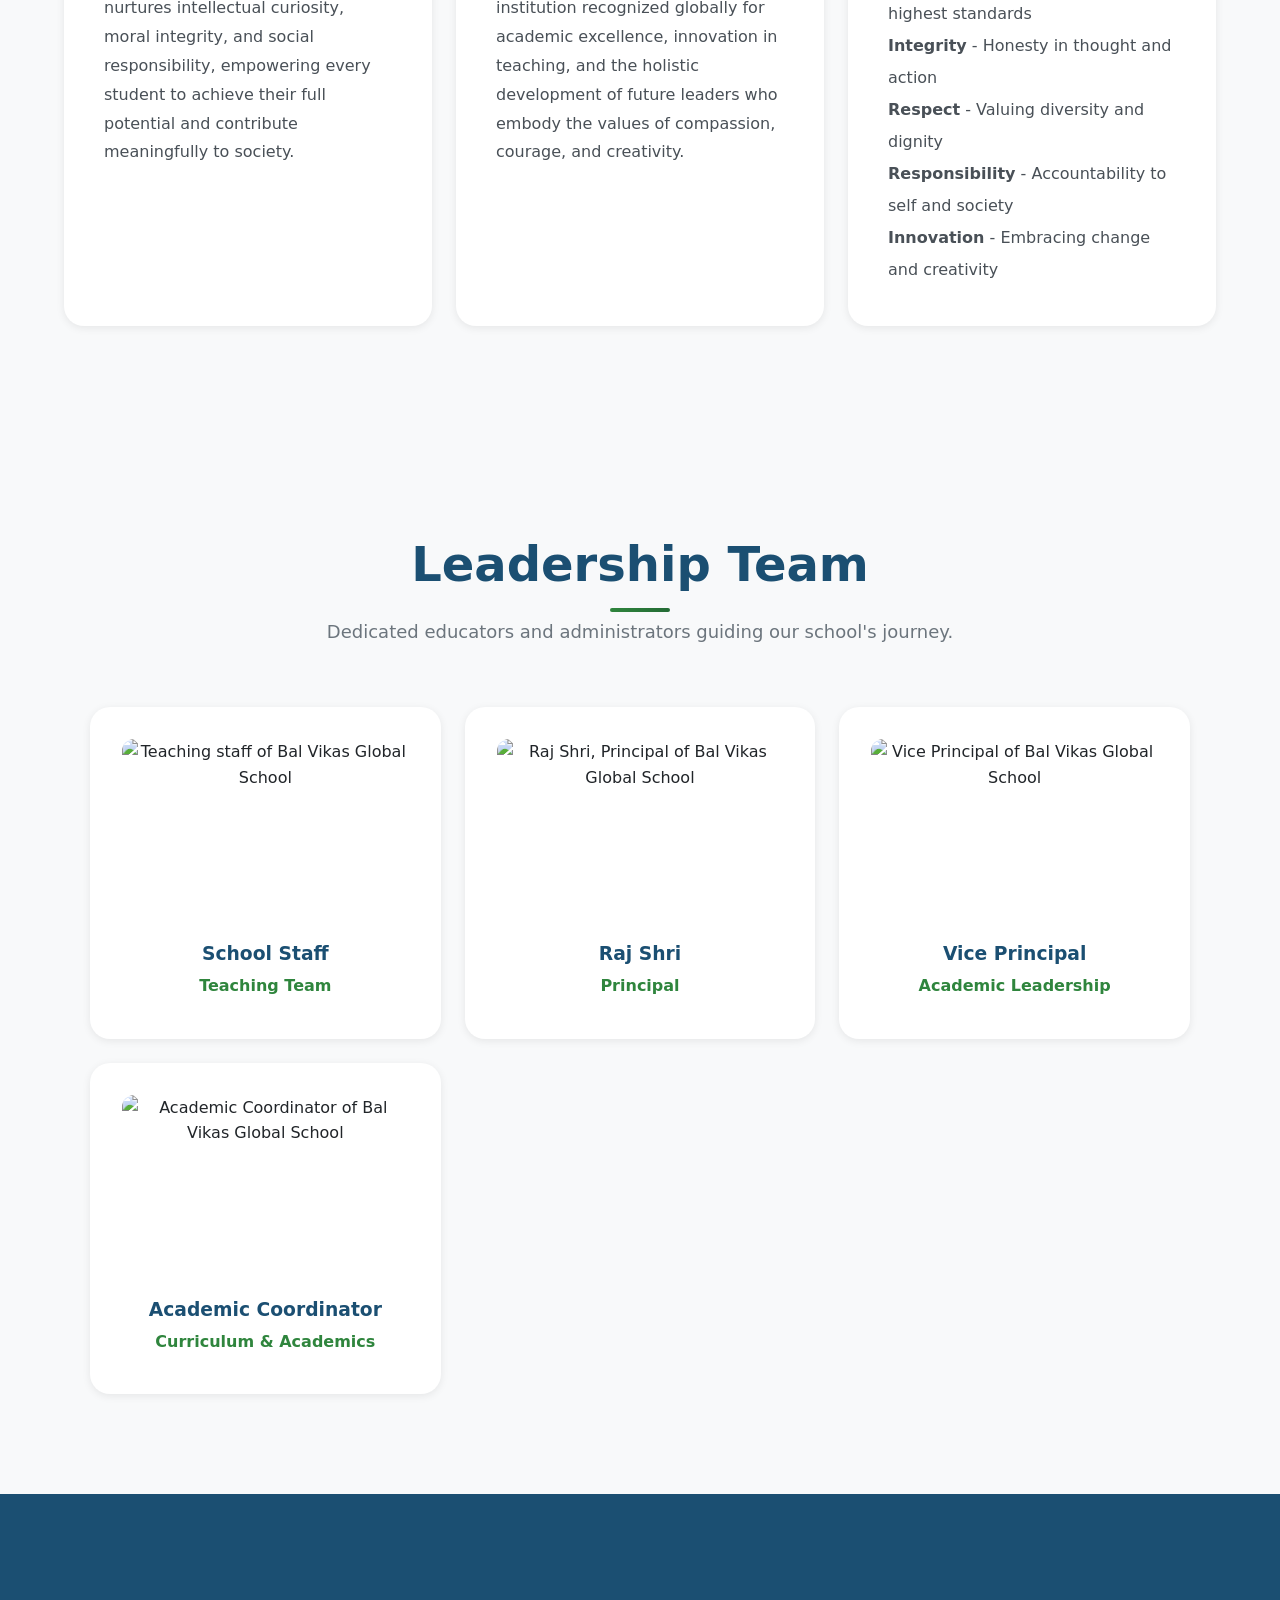
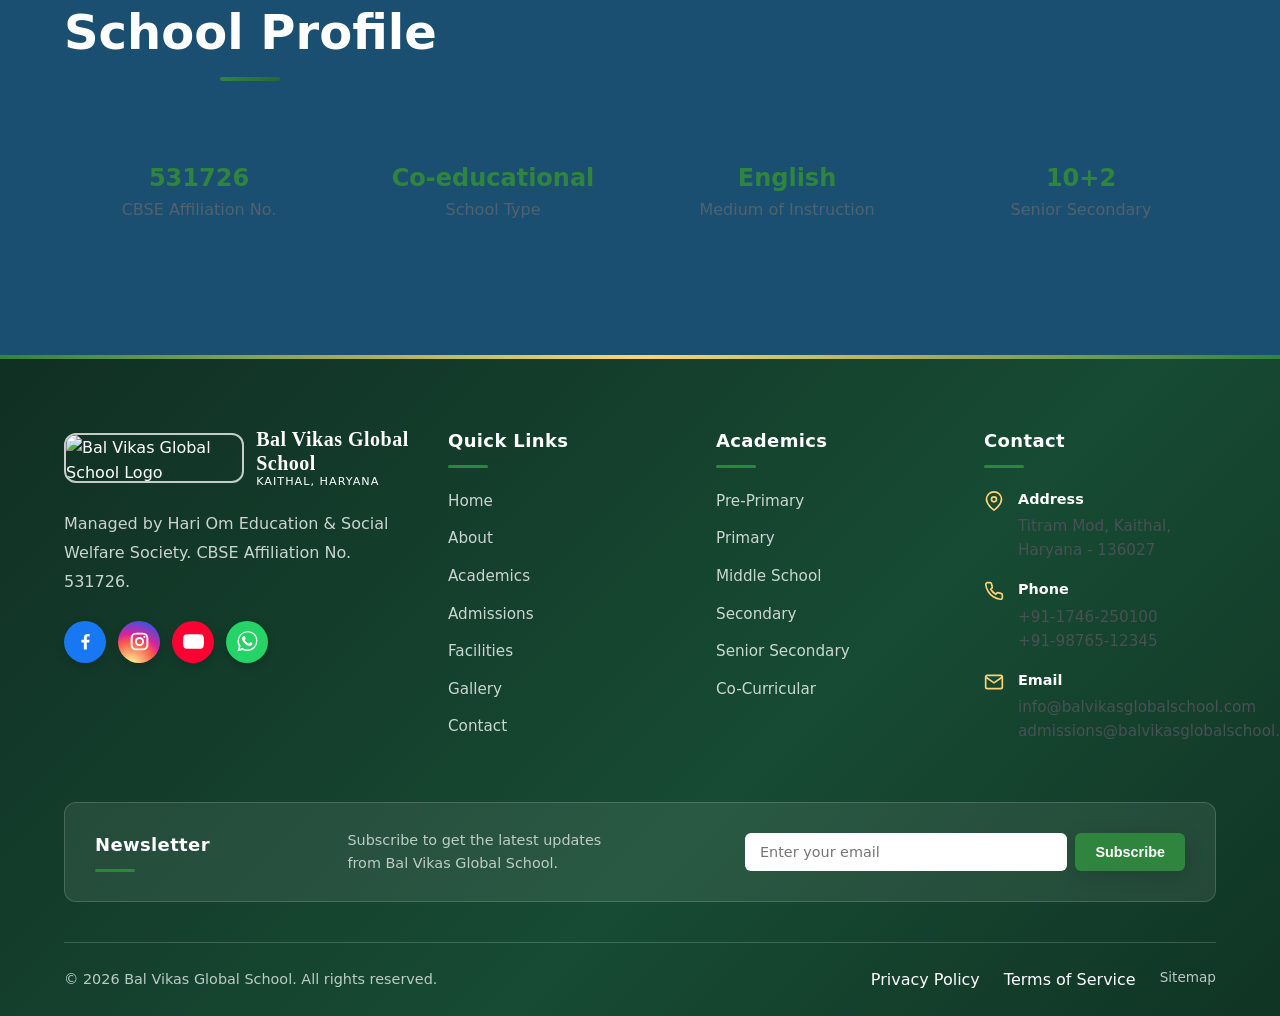
==== commit b015fd3e: "Refresh chatbot assets for Vercel deployment" ====
--- a/about.html
+++ b/about.html
@@ -21,7 +21,7 @@
   <link rel="canonical" href="https://bvgs.onrender.com/about.html">
   <link rel="icon" type="image/webp" href="images/bal-vikas-logo.webp">
   <link rel="stylesheet" href="css/style.css?v=20261117-green">
-  <link rel="stylesheet" href="/css/chatbot.css?v=20261117-chatbotfix">
+  <link rel="stylesheet" href="/css/chatbot.css?v=20261117-vercel">
 <script type="application/ld+json">
 {
   "@context": "https://schema.org",
@@ -309,6 +309,6 @@
 
   <script src="js/main.js?v=20261117-yt3"></script>
   
-  <script defer src="/js/chatbot.js?v=20261117-chatbotfix"></script>
+  <script defer src="/js/chatbot.js?v=20261117-vercel"></script>
 </body>
 </html>
--- a/css/style.css
+++ b/css/style.css
@@ -2,8 +2,8 @@
   --primary-dark: #1B4F72;
   --primary: #2E86C1;
   --primary-light: #3498DB;
-  --accent: #F39C12;
-  --accent-dark: #E67E22;
+  --accent: #2f853d;
+  --accent-dark: #246b35;
   --white: #FFFFFF;
   --light-gray: #F8F9FA;
   --medium-gray: #E9ECEF;
@@ -116,7 +116,7 @@
 }
 
 .btn-primary {
-  background: linear-gradient(135deg, var(--accent), var(--accent-dark));
+  background: #2f853d;
   color: var(--white);
   box-shadow: var(--shadow-md);
 }
